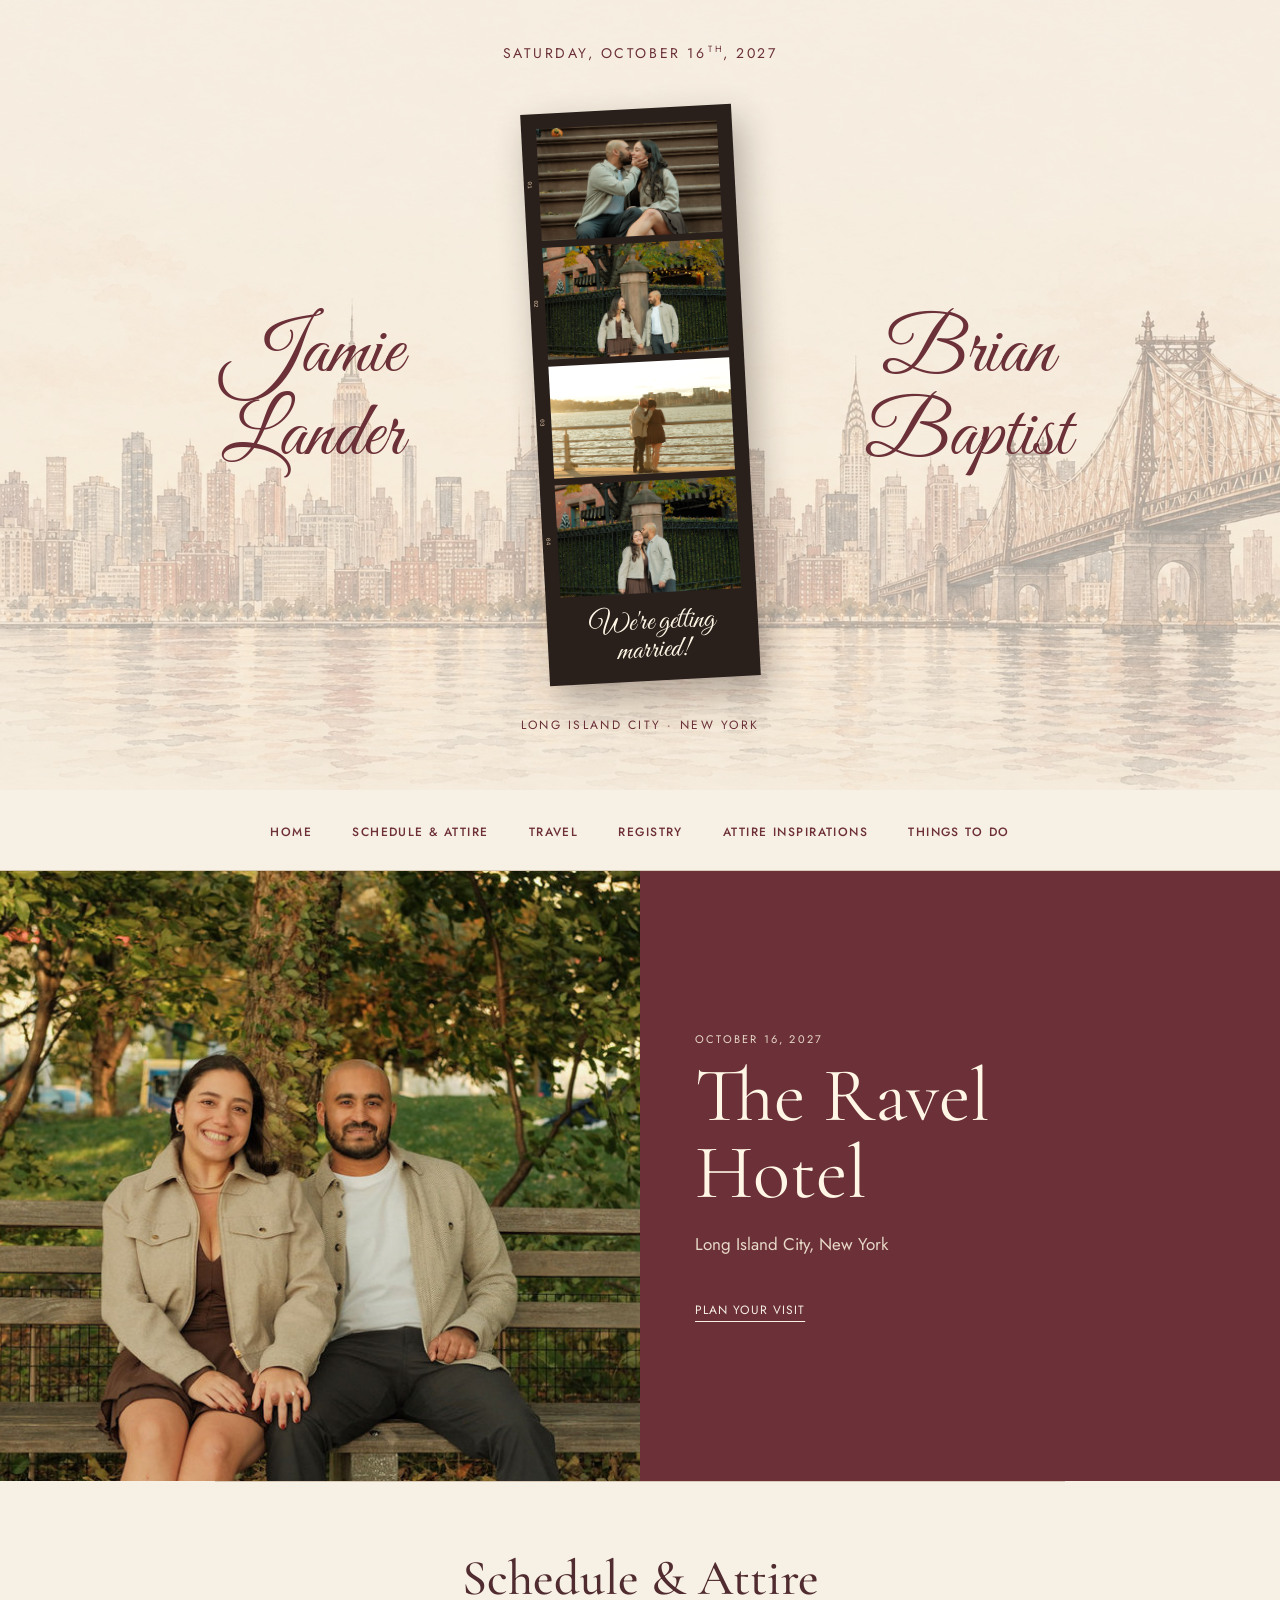
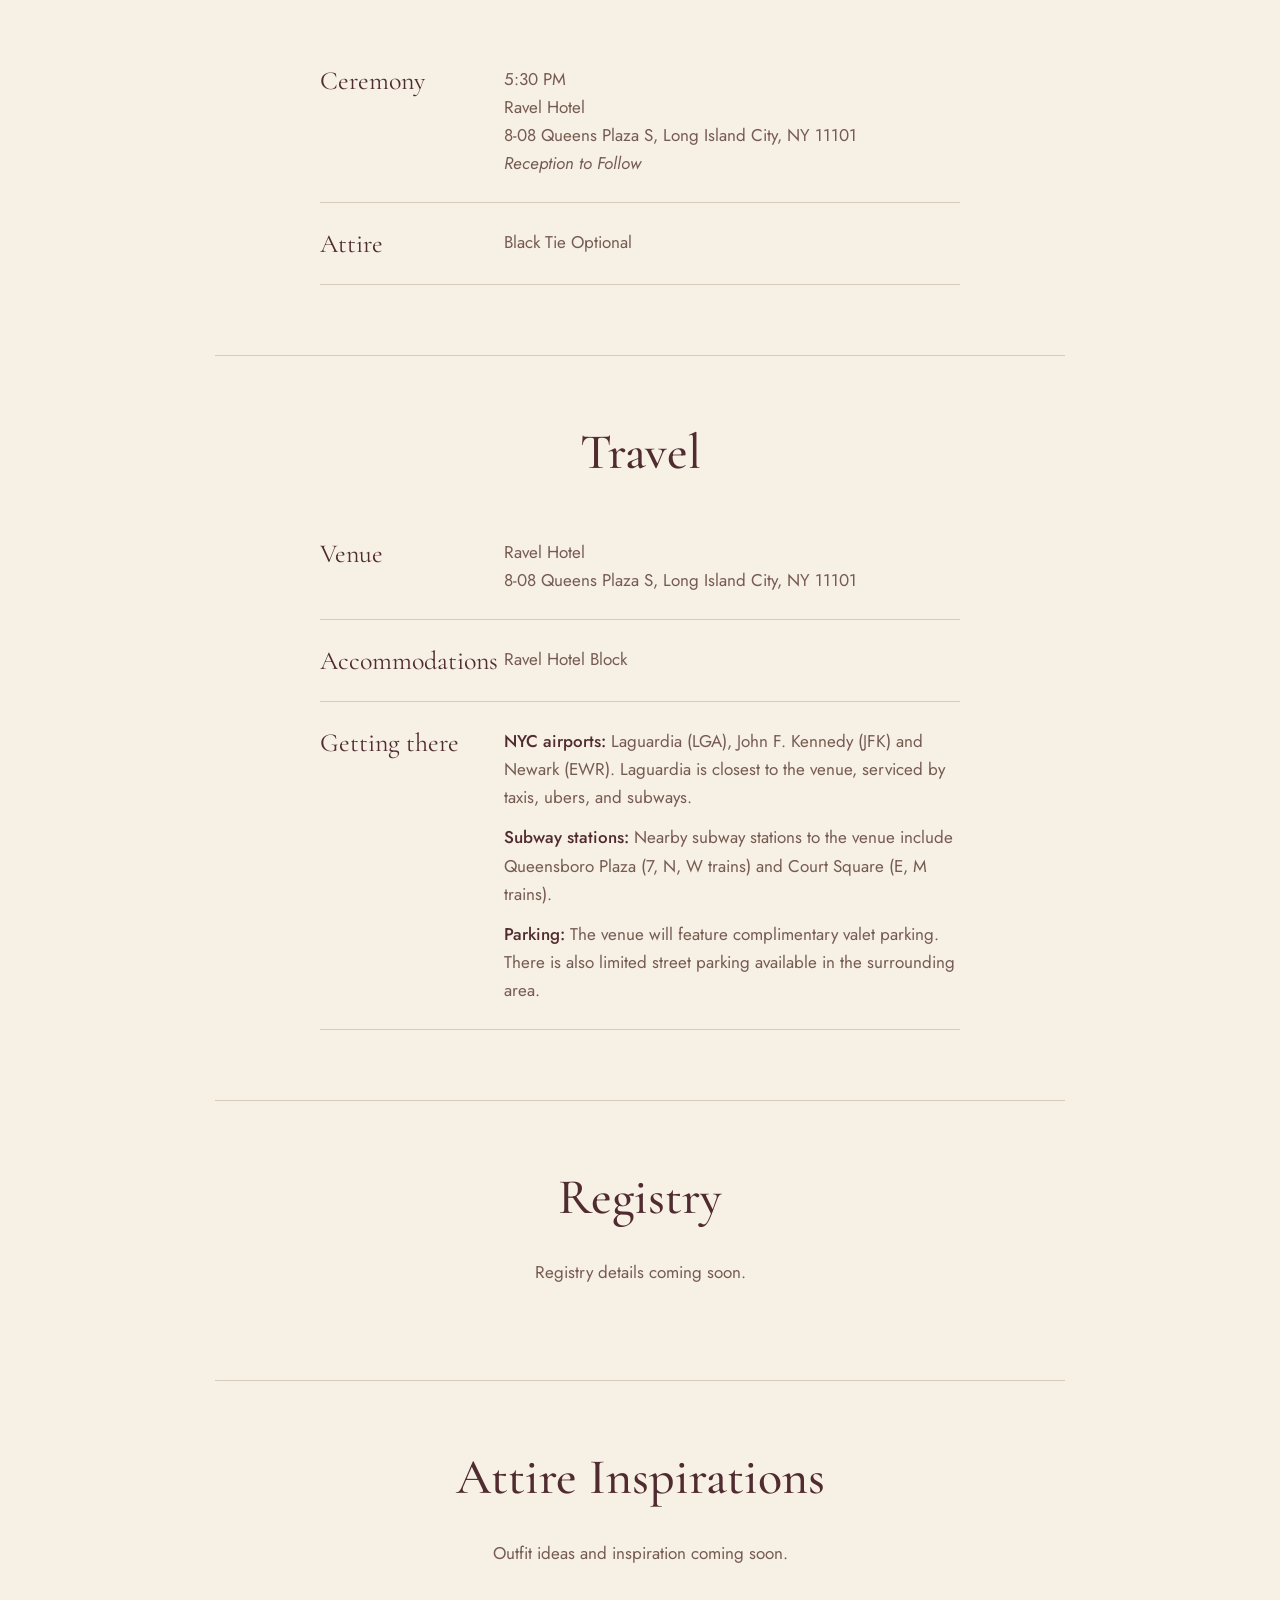
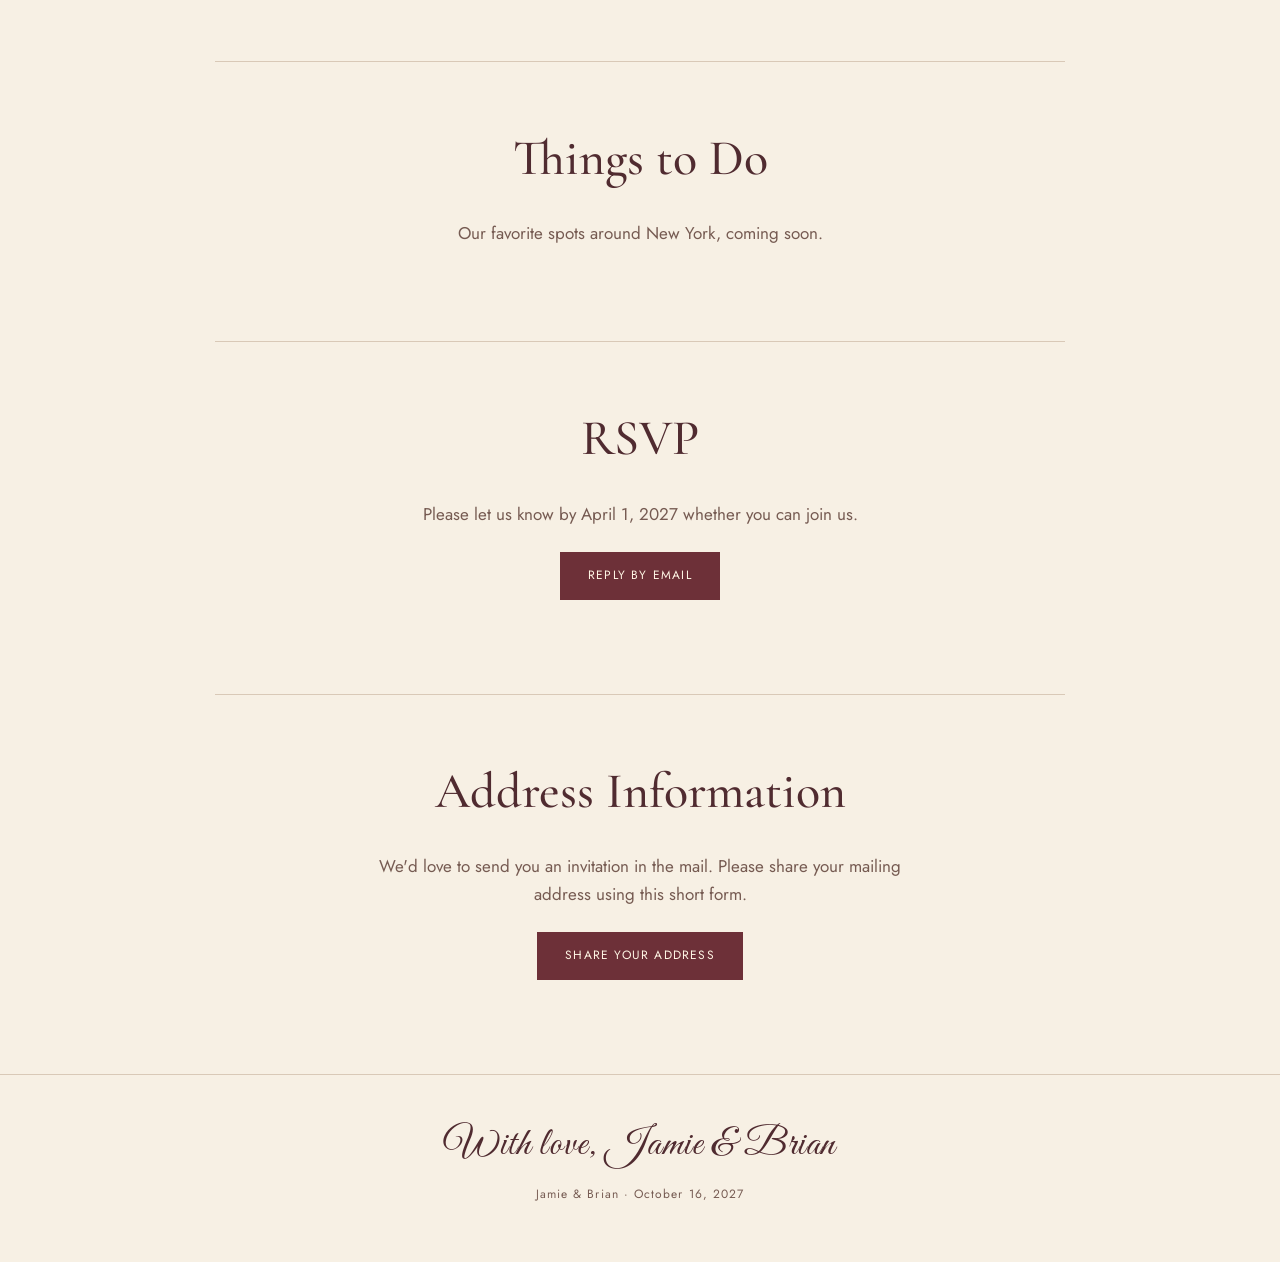
==== public/index.html @ 6fc419e5 "Update index.html" ====
<!DOCTYPE html>
<html lang="en">
<head>
  <meta charset="UTF-8">
  <meta name="viewport" content="width=device-width, initial-scale=1">
  <title>Jamie Lander &amp; Brian Baptist</title>
  <meta name="description" content="Wedding website for Jamie Lander and Brian Baptist, October 16, 2027, New York City.">
  <link rel="preconnect" href="https://fonts.googleapis.com">
  <link rel="preconnect" href="https://fonts.gstatic.com" crossorigin>
  <link href="https://fonts.googleapis.com/css2?family=Cormorant+Garamond:ital,wght@0,400;0,500;0,600;1,400&amp;family=Great+Vibes&amp;family=Jost:wght@400;500&amp;display=swap" rel="stylesheet">
  <style>
:root{--bg:#f7f0e4;--ink:#502b30;--muted:#765b52;--accent:#6d3038;--line:#d9c9b7;--serif:"Cormorant Garamond",Georgia,serif;--sans:"Jost",Arial,sans-serif;--script:"Great Vibes","Brush Script MT",cursive}
*{box-sizing:border-box}html{scroll-behavior:smooth}body{margin:0;background:var(--bg);color:var(--ink);font:17px/1.65 var(--sans)}a{color:var(--accent)}a:focus-visible{outline:3px solid #ba7543;outline-offset:6px}a:hover{color:#a05536}.sr-only{position:absolute;width:1px;height:1px;padding:0;overflow:hidden;clip:rect(0,0,0,0);white-space:nowrap;border:0}.site-header{text-align:center;padding:30px 24px;border-bottom:1px solid var(--line)}.site-title{font:42px/1 var(--script);text-decoration:none;display:inline-block;margin-bottom:28px}.site-nav ul{display:flex;flex-wrap:wrap;justify-content:center;gap:16px 32px;list-style:none;padding:0;margin:0}.site-nav a{font-size:12px;font-weight:500;letter-spacing:.12em;text-transform:uppercase;text-decoration:none;padding:6px 0;border-bottom:1px solid transparent}.site-nav a:hover,.site-nav a[aria-current=page]{border-bottom-color:currentColor}.home .site-title{display:none}.home .site-header{padding:26px 20px}.home .site-nav ul{gap:14px 40px}.hero{position:relative;isolation:isolate;overflow:hidden;min-height:790px;text-align:center;padding:42px 24px 24px;color:#fff6e5;background:#824e37}.hero-date{font-size:14px;letter-spacing:.18em;text-transform:uppercase;margin:0 0 35px}.hero-date sup{font-size:9px;margin-left:2px}.hero-composition{position:relative;max-width:1050px;margin:0 auto;min-height:590px;display:flex;align-items:center;justify-content:center}.couple-title{position:absolute;inset:0;display:grid;grid-template-columns:1fr 260px 1fr;align-items:center;font-weight:400;margin:0}.person{display:flex;flex-direction:column;align-items:center}.jamie{grid-column:1}.brian{grid-column:3}.script-name{font:clamp(76px,8.8vw,130px)/1.1 var(--script);padding:0 16px}.surname{font:30px/1 var(--serif);text-transform:uppercase;letter-spacing:.19em;margin-top:1px}.film-strip{width:211px;position:relative;margin:0;padding:15px 15px 12px;background:#291f1b;transform:rotate(-3deg);box-shadow:8px 15px 35px #24150f50}.film-frame{position:relative;margin:0 0 7px;height:112px}.film-frame img{display:block;width:100%;height:100%;object-fit:cover}.film-frame:nth-child(1) img{object-position:50% 38%}.film-frame:nth-child(2) img{object-position:50% 68%}.film-frame:nth-child(3) img{object-position:50% 78%}.film-frame:nth-child(4) img{object-position:50% 62%}.frame-number{position:absolute;left:-13px;top:46%;font:6px/1 monospace;color:#e2c7a7;writing-mode:vertical-rl}.film-strip figcaption{font:29px/.95 var(--script);padding:9px 0 5px}.hero-location{font-size:12px;letter-spacing:.19em;text-transform:uppercase;margin:26px 0 8px}.hero-down{color:#fff6e5;text-decoration:none;font:25px/1 var(--serif);display:inline-block;padding:10px}.hero-down:hover{color:#fff}.eyebrow{font-size:11px;letter-spacing:.2em;text-transform:uppercase;margin:0 0 20px}.invitation{text-align:center;padding:90px 24px 88px;background-image:linear-gradient(90deg,#86543503 50%,transparent 50%),linear-gradient(#86543503 50%,transparent 50%);background-size:18px 18px}h2{font:500 clamp(40px,5vw,65px)/1.05 var(--serif);margin:0 0 25px}.invitation h2 em{font-weight:400}.invitation p:not(.eyebrow){color:var(--muted)}.invitation-date{font:40px/1 var(--serif);margin:30px 0}.invitation-date span{color:#b16b3e;padding:0 9px}.countdown{display:flex;justify-content:center;gap:27px;list-style:none;padding:0;margin:0 0 32px}.countdown .num{font:27px/1 var(--serif);display:block;font-variant-numeric:tabular-nums}.countdown .label{display:block;font-size:9px;text-transform:uppercase;letter-spacing:.12em;margin-top:7px;color:var(--muted)}.countdown-done{font:30px var(--serif)}.button{display:inline-block;text-decoration:none;background:var(--accent);color:#fff6e5;padding:13px 27px;font-size:12px;letter-spacing:.10em;text-transform:uppercase;border:1px solid var(--accent)}.button:hover{background:#51252d;color:#fff}.button span{padding-left:15px}.weekend{scroll-margin-top:0;display:grid;grid-template-columns:1fr 1fr;background:#6b3038;color:#f7f0e4}.weekend-photo{height:610px;overflow:hidden}.weekend-photo img{display:block;width:100%;height:100%;object-fit:cover;object-position:50% 50%}.weekend-copy{max-width:480px;align-self:center;padding:60px 55px}.weekend h2{font-size:70px}.weekend-copy>p{color:#e8d8c8}.weekend-copy .eyebrow{margin-bottom:10px}.event-line{display:flex;justify-content:space-between;gap:24px;border-top:1px solid #e2c9b650;padding:14px 0;font:25px var(--serif)}.attire-note{font-size:12px;letter-spacing:.07em}.text-link{color:#f7f0e4;text-underline-offset:7px;font-size:12px;letter-spacing:.09em;text-transform:uppercase}.text-link:hover{color:#fff}.details{max-width:850px;margin:0 auto;padding:75px 30px;border-top:1px solid var(--line)}.home .details{text-align:center;padding:70px 30px}.home .details h2{font-size:50px}.home .details p{max-width:540px;margin:15px auto 24px;color:var(--muted)}.details h2{margin-bottom:35px}.row{display:grid;grid-template-columns:160px 1fr;gap:24px;padding:25px 0;border-bottom:1px solid var(--line)}.row dt{font:26px var(--serif)}.row dd{margin:0;color:var(--muted)}dl{margin:0}footer{text-align:center;border-top:1px solid var(--line);padding:45px 24px;color:var(--muted);font-size:12px;letter-spacing:.09em}footer:before{content:"With love, Jamie & Brian";font:40px var(--script);color:var(--ink);display:block;margin-bottom:15px}
@media(min-width:1600px){.hero{min-height:850px;padding-top:65px}}
@media(max-width:700px){.hero{min-height:780px;padding:30px 16px 20px}.hero-date{font-size:10px;letter-spacing:.13em;margin-bottom:22px}.hero-composition{display:block;min-height:620px;padding-top:116px}.couple-title{display:flex;justify-content:center;align-items:flex-start;gap:20px;inset:0 0 auto}.script-name{font-size:64px;padding:0 6px}.surname{font-size:16px;letter-spacing:.15em}.film-strip{width:185px;margin:0 auto;transform:rotate(-3deg);padding:13px 13px 10px}.film-frame{height:98px}.film-strip figcaption{font-size:27px}.hero-location{margin-top:20px;font-size:10px}.home .site-header{padding:22px 18px}.home .site-nav ul,.site-nav ul{gap:12px 22px}.site-nav a{font-size:10px}.invitation{padding:66px 22px}.invitation h2{font-size:42px}.weekend{grid-template-columns:1fr}.weekend-photo{height:430px}.weekend-copy{padding:45px 30px;max-width:none}.weekend h2{font-size:55px}.details{padding:55px 24px}.row{grid-template-columns:1fr;gap:8px}.home .details h2{font-size:43px}.site-title{font-size:38px}.countdown{gap:20px}}
@media(prefers-reduced-motion:reduce){html{scroll-behavior:auto}}


/* Schedule and Travel rows on the single page */
.home .details.info dl{text-align:left;max-width:640px;margin:0 auto}
.details{scroll-margin-top:12px}

/* Faded skyline artwork behind the names. */
.home .hero{background:#f7f0e4;color:#6b3038}.banner-art{position:absolute;inset:0;z-index:-1;width:100%;height:100%;object-fit:cover;object-position:center bottom;pointer-events:none}
.home .hero::before,.home .hero::after{display:none;content:none}.home .hero-down{color:#6b3038}.home .film-strip{color:#fff6e5}

/* Fade artwork beneath the wedding names. */
.home .banner-art{opacity:.38}
.home .hero{background-color:#f7f0e4}

/* Names: first and last names in the same script at the same size,
   one name on each side of the photo strip on every screen size. */
.couple-title{position:absolute;inset:0;display:grid;grid-template-columns:1fr 260px 1fr;align-items:center;gap:0;margin:0}
.person{min-width:0}
.script-name,.surname{font:400 clamp(56px,6.2vw,88px)/1.05 var(--script);letter-spacing:0;text-transform:none;white-space:nowrap;padding:0 8px;margin:0}
@media(max-width:700px){
  .hero-composition{display:flex;min-height:480px;padding-top:0}
  .couple-title{position:absolute;inset:0;display:grid;grid-template-columns:1fr 140px 1fr;align-items:center;gap:0}
  .script-name,.surname{font-size:clamp(24px,7.8vw,36px);padding:0 2px}
  .film-strip{width:130px;padding:9px 9px 7px}
  .film-frame{height:68px;margin-bottom:5px}
  .film-strip figcaption{font-size:20px}
  .frame-number{display:none}
}
.weekend-copy .venue-name{font:400 clamp(52px,6vw,78px)/1 var(--serif);color:#fff6e5;margin:0 0 18px}
.weekend-copy .text-link{display:inline-block;margin-top:26px}
.home .details.info dd .getting-there{margin:0 0 12px;max-width:none}
.home .details.info dd .getting-there:last-child{margin-bottom:0}
.getting-there strong{font-weight:500;color:var(--ink)}
</style>
</head>
<body class="home">



  <main>
    <section class="hero" id="top" aria-labelledby="couple-title">
<img class="banner-art" src="skyline.jpg" alt="" aria-hidden="true">
      <p class="hero-date">Saturday, October 16<sup>th</sup>, 2027</p>
      <div class="hero-composition">
        <h1 id="couple-title" class="couple-title"><span class="person jamie"><span class="script-name">Jamie</span><span class="surname">Lander</span></span><span class="sr-only"> and </span><span class="person brian"><span class="script-name">Brian</span><span class="surname">Baptist</span></span></h1>
        <figure class="film-strip" aria-label="Four photographs of Jamie and Brian in New York">
          <div class="film-frame"><span class="frame-number" aria-hidden="true">01</span><img src="stairs.JPG" alt="Brian kissing Jamie on a brownstone stoop" width="1536" height="2304"></div>
          <div class="film-frame"><span class="frame-number" aria-hidden="true">02</span><img src="holding_hands.JPG" alt="Jamie and Brian holding hands beneath autumn leaves" width="1536" height="2304"></div>
          <div class="film-frame"><span class="frame-number" aria-hidden="true">03</span><img src="water_kiss.JPG" alt="Jamie and Brian kissing beside the Hudson River at sunset" width="1536" height="2304"></div>
          <div class="film-frame"><span class="frame-number" aria-hidden="true">04</span><img src="standing_fence.JPG" alt="Jamie and Brian by an iron fence beneath autumn leaves" width="1536" height="2304"></div>
          <figcaption>We're getting<br>married!</figcaption>
        </figure>
      </div>
      <p class="hero-location">Long Island City · New York</p>
    </section>
  <header class="site-header">
    <a class="site-title" href="#top">Jamie <span class="amp">&amp;</span> Brian</a>
    <nav class="site-nav" aria-label="Wedding website">
      <ul>
        <li><a href="#top">Home</a></li>
        <li><a href="#schedule">Schedule &amp; Attire</a></li>
        <li><a href="#travel">Travel</a></li>
        <li><a href="#registry">Registry</a></li>
        <li><a href="#attire-inspirations">Attire Inspirations</a></li>
        <li><a href="#things-to-do">Things to Do</a></li>
      </ul>
    </nav>
  </header>
    <section class="weekend" id="celebrate" aria-label="Wedding day at a glance">
      <div class="weekend-photo"><img src="couple.jpg" alt="Jamie and Brian sitting together on a park bench" loading="lazy" width="798" height="600"></div>
      <div class="weekend-copy"><p class="eyebrow">October 16, 2027</p><p class="venue-name">The Ravel Hotel</p><p>Long Island City, New York</p><a class="text-link" href="#travel">Plan your visit</a></div>
    </section>
    <section class="details info" id="schedule">
      <h2>Schedule &amp; Attire</h2>
      <dl>
        <div class="row"><dt>Ceremony</dt><dd>5:30 PM<br>Ravel Hotel<br>8-08 Queens Plaza S, Long Island City, NY 11101<br><em>Reception to Follow</em></dd></div>
        <div class="row"><dt>Attire</dt><dd>Black Tie Optional</dd></div>
      </dl>
    </section>

    <section class="details info" id="travel">
      <h2>Travel</h2>
      <dl>
        <div class="row"><dt>Venue</dt><dd>Ravel Hotel<br>8-08 Queens Plaza S, Long Island City, NY 11101</dd></div>
        <div class="row"><dt>Accommodations</dt><dd>Ravel Hotel Block</dd></div>
        <div class="row"><dt>Getting there</dt><dd><p class="getting-there"><strong>NYC airports:</strong> Laguardia (LGA), John F. Kennedy (JFK) and Newark (EWR). Laguardia is closest to the venue, serviced by taxis, ubers, and subways.</p><p class="getting-there"><strong>Subway stations:</strong> Nearby subway stations to the venue include Queensboro Plaza (7, N, W trains) and Court Square (E, M trains).</p><p class="getting-there"><strong>Parking:</strong> The venue will feature complimentary valet parking. There is also limited street parking available in the surrounding area.</p></dd></div>
      </dl>
    </section>

    <section class="details" id="registry">
      <h2>Registry</h2>
      <p>Registry details coming soon.</p>
    </section>

    <section class="details" id="attire-inspirations">
      <h2>Attire Inspirations</h2>
      <p>Outfit ideas and inspiration coming soon.</p>
    </section>

    <section class="details" id="things-to-do">
      <h2>Things to Do</h2>
      <p>Our favorite spots around New York, coming soon.</p>
    </section>

    <section class="details" id="rsvp">
      <h2>RSVP</h2>
      <p>Please let us know by April 1, 2027 whether you can join us.</p>
      <p><a class="button" href="mailto:landerbaptist27@gmail.com?subject=RSVP">Reply by email</a></p>
    </section>

    <section class="details" id="address">
      <h2>Address Information</h2>
      <p>We'd love to send you an invitation in the mail. Please share your mailing address using this short form.</p>
      <p><a class="button" href="https://docs.google.com/forms/d/1F_EJApp1EsQkV2TjDJZnV_l67t3d0GoUxMcoPxOzxO8/viewform" target="_blank" rel="noopener">Share your address</a></p>
    </section>
  </main>

  <footer>
    <p>Jamie &amp; Brian &middot; October 16, 2027</p>
  </footer>

  <script>
    if ('scrollRestoration' in history) history.scrollRestoration = 'manual';
    window.addEventListener('load', function () {
      if (location.hash) history.replaceState(null, '', location.pathname + location.search);
      window.scrollTo(0, 0);
    });
    document.querySelectorAll('a[href^="#"]').forEach(function (link) {
      link.addEventListener('click', function (e) {
        var target = document.querySelector(link.getAttribute('href'));
        if (!target) return;
        e.preventDefault();
        target.scrollIntoView({ behavior: 'smooth' });
      });
    });

  </script>
</body>
</html>
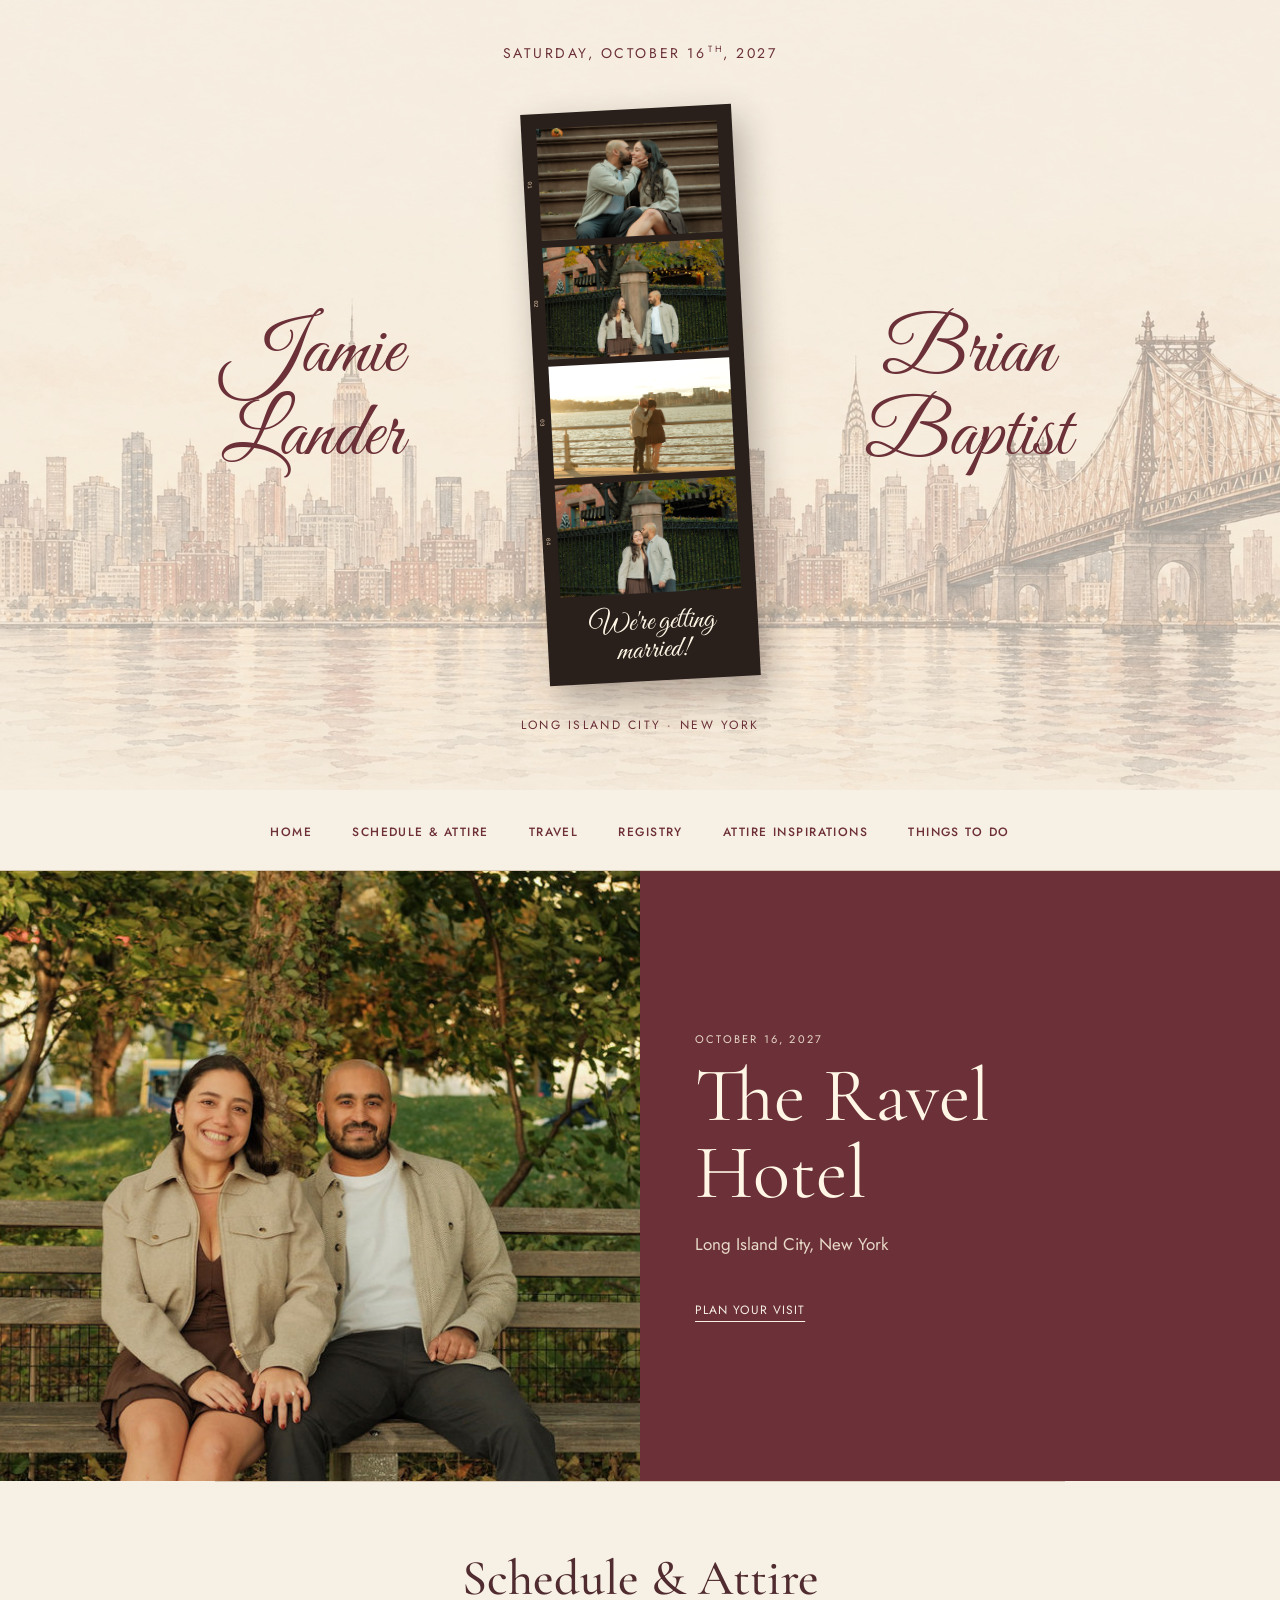
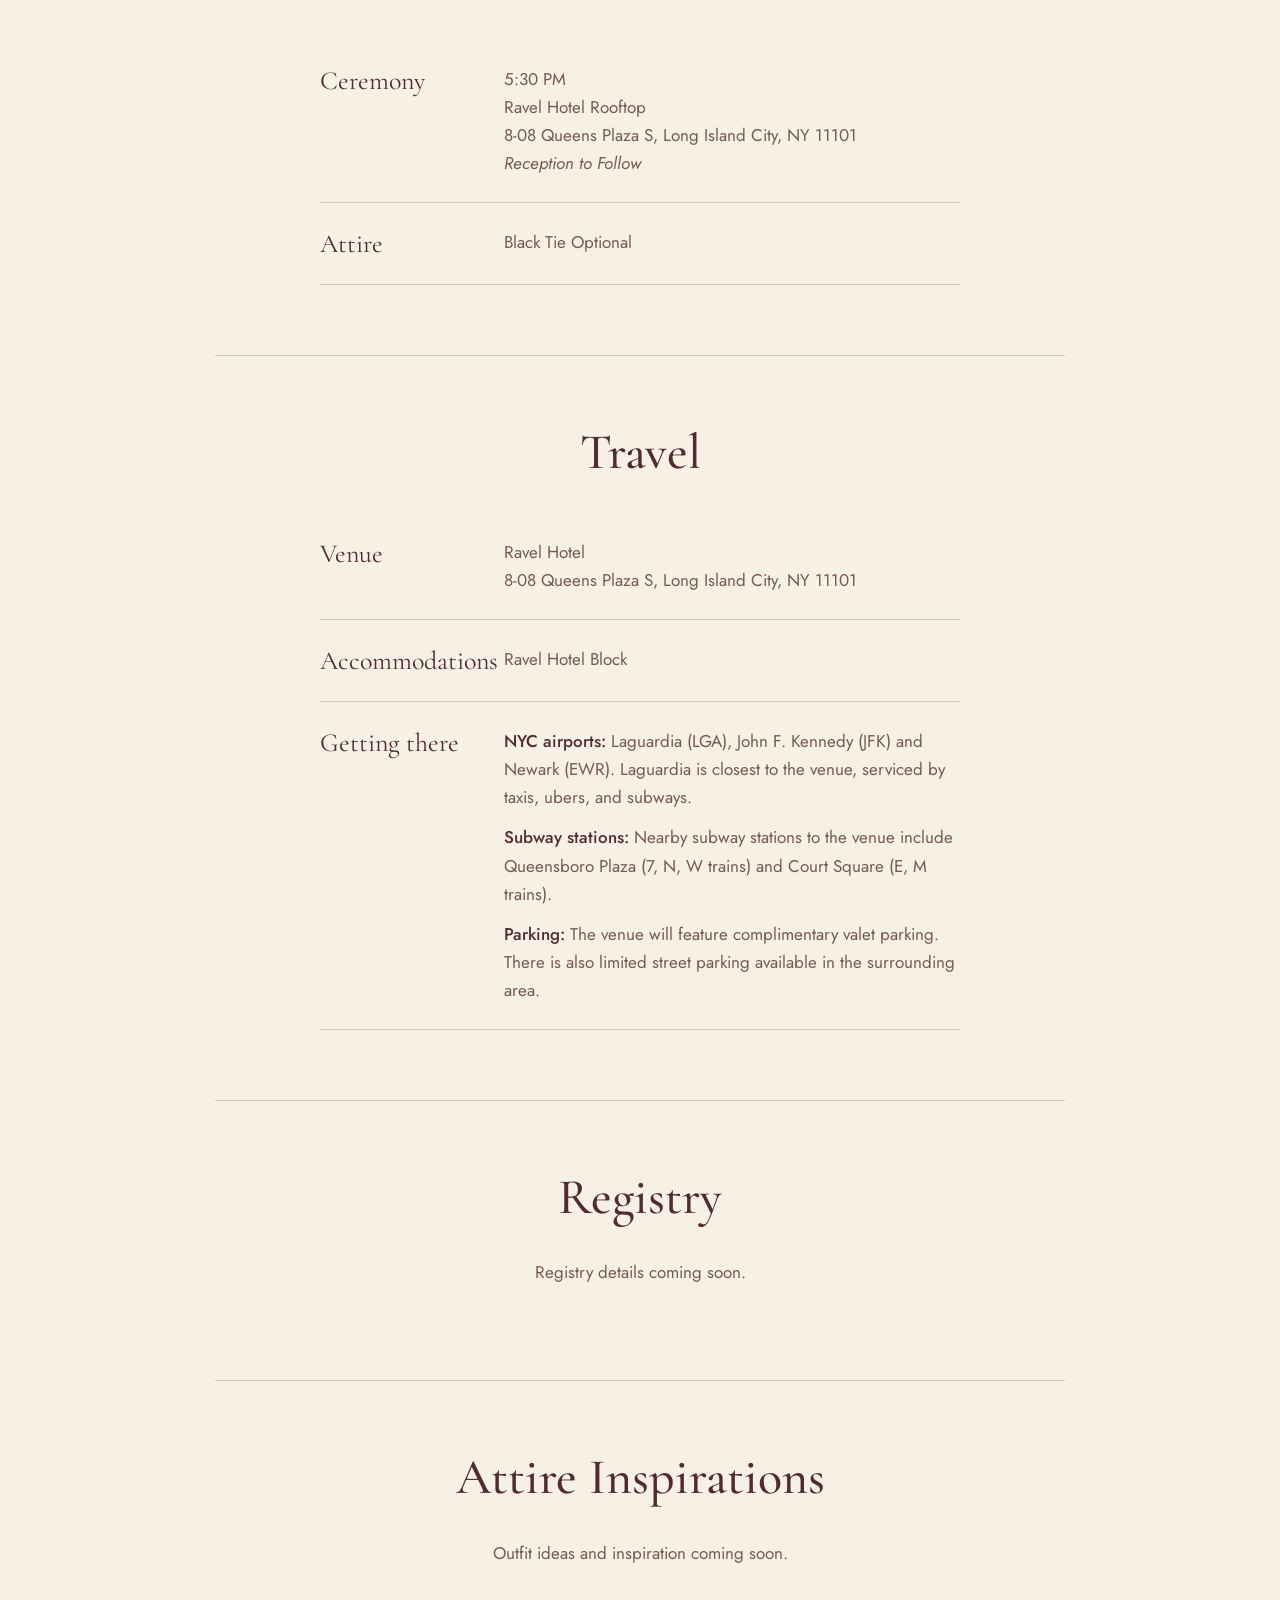
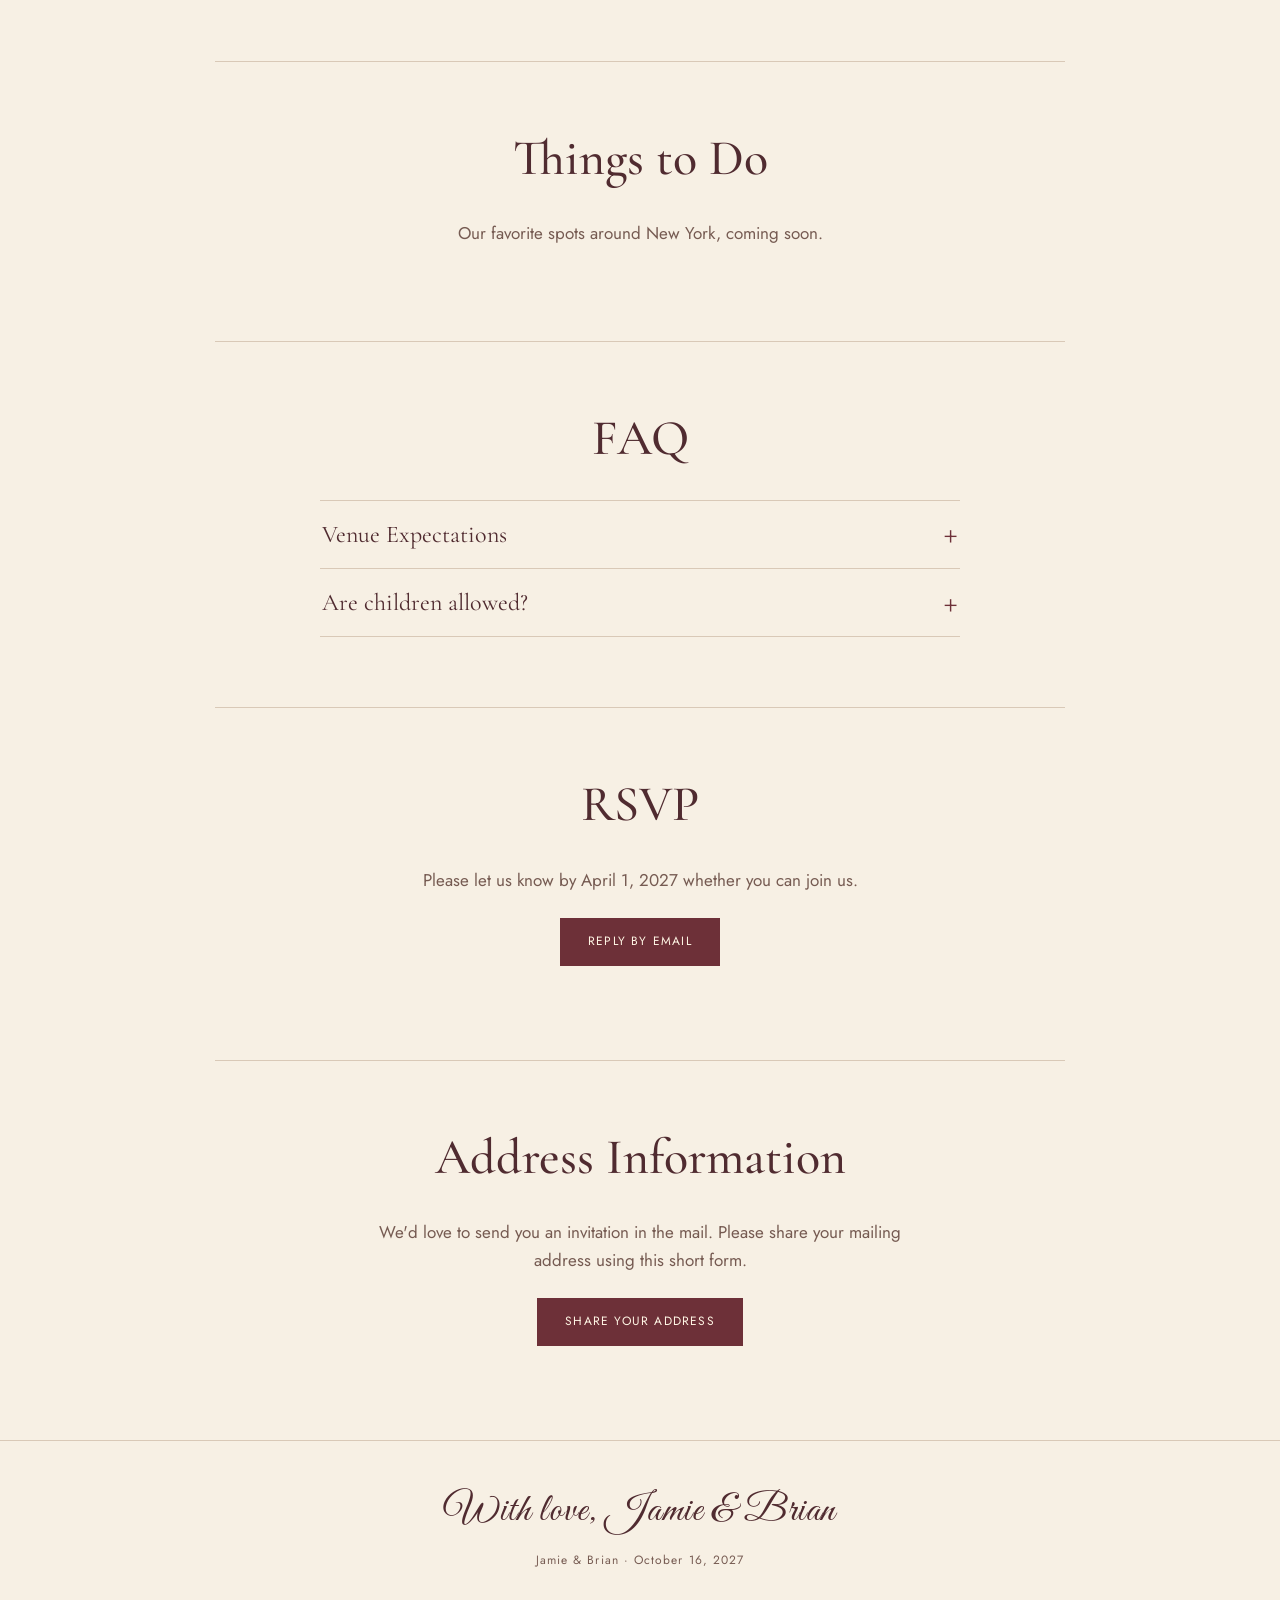
==== commit b23409f5: "Update index.html" ====
--- a/public/index.html
+++ b/public/index.html
@@ -47,6 +47,14 @@
 .home .details.info dd .getting-there{margin:0 0 12px;max-width:none}
 .home .details.info dd .getting-there:last-child{margin-bottom:0}
 .getting-there strong{font-weight:500;color:var(--ink)}
+.faq-list{max-width:640px;margin:0 auto;text-align:left;border-top:1px solid var(--line)}
+.faq-item{border-bottom:1px solid var(--line)}
+.faq-item summary{list-style:none;cursor:pointer;display:flex;justify-content:space-between;align-items:center;gap:16px;padding:18px 2px;font:400 24px/1.3 var(--serif);color:var(--ink)}
+.faq-item summary::-webkit-details-marker{display:none}
+.faq-item summary::after{content:"+";font:300 26px/1 var(--sans);color:var(--accent);flex:none}
+.faq-item[open] summary::after{content:"\2212"}
+.faq-item summary:focus-visible{outline:2px solid var(--accent);outline-offset:2px}
+.home .details .faq-item p{max-width:none;margin:0 2px 20px;text-align:left}
 </style>
 </head>
 <body class="home">
@@ -89,7 +97,7 @@
     <section class="details info" id="schedule">
       <h2>Schedule &amp; Attire</h2>
       <dl>
-        <div class="row"><dt>Ceremony</dt><dd>5:30 PM<br>Ravel Hotel<br>8-08 Queens Plaza S, Long Island City, NY 11101<br><em>Reception to Follow</em></dd></div>
+        <div class="row"><dt>Ceremony</dt><dd>5:30 PM<br>Ravel Hotel Rooftop<br>8-08 Queens Plaza S, Long Island City, NY 11101<br><em>Reception to Follow</em></dd></div>
         <div class="row"><dt>Attire</dt><dd>Black Tie Optional</dd></div>
       </dl>
     </section>
@@ -116,6 +124,20 @@
     <section class="details" id="things-to-do">
       <h2>Things to Do</h2>
       <p>Our favorite spots around New York, coming soon.</p>
+    </section>
+
+    <section class="details" id="faq">
+      <h2>FAQ</h2>
+      <div class="faq-list">
+        <details class="faq-item">
+          <summary>Venue Expectations</summary>
+          <p>The ceremony will be outdoors (weather permitting), so please bring layers if you think you will be cold!</p>
+        </details>
+        <details class="faq-item">
+          <summary>Are children allowed?</summary>
+          <p>Our wedding will be adults only. We appreciate your understanding!</p>
+        </details>
+      </div>
     </section>
 
     <section class="details" id="rsvp">
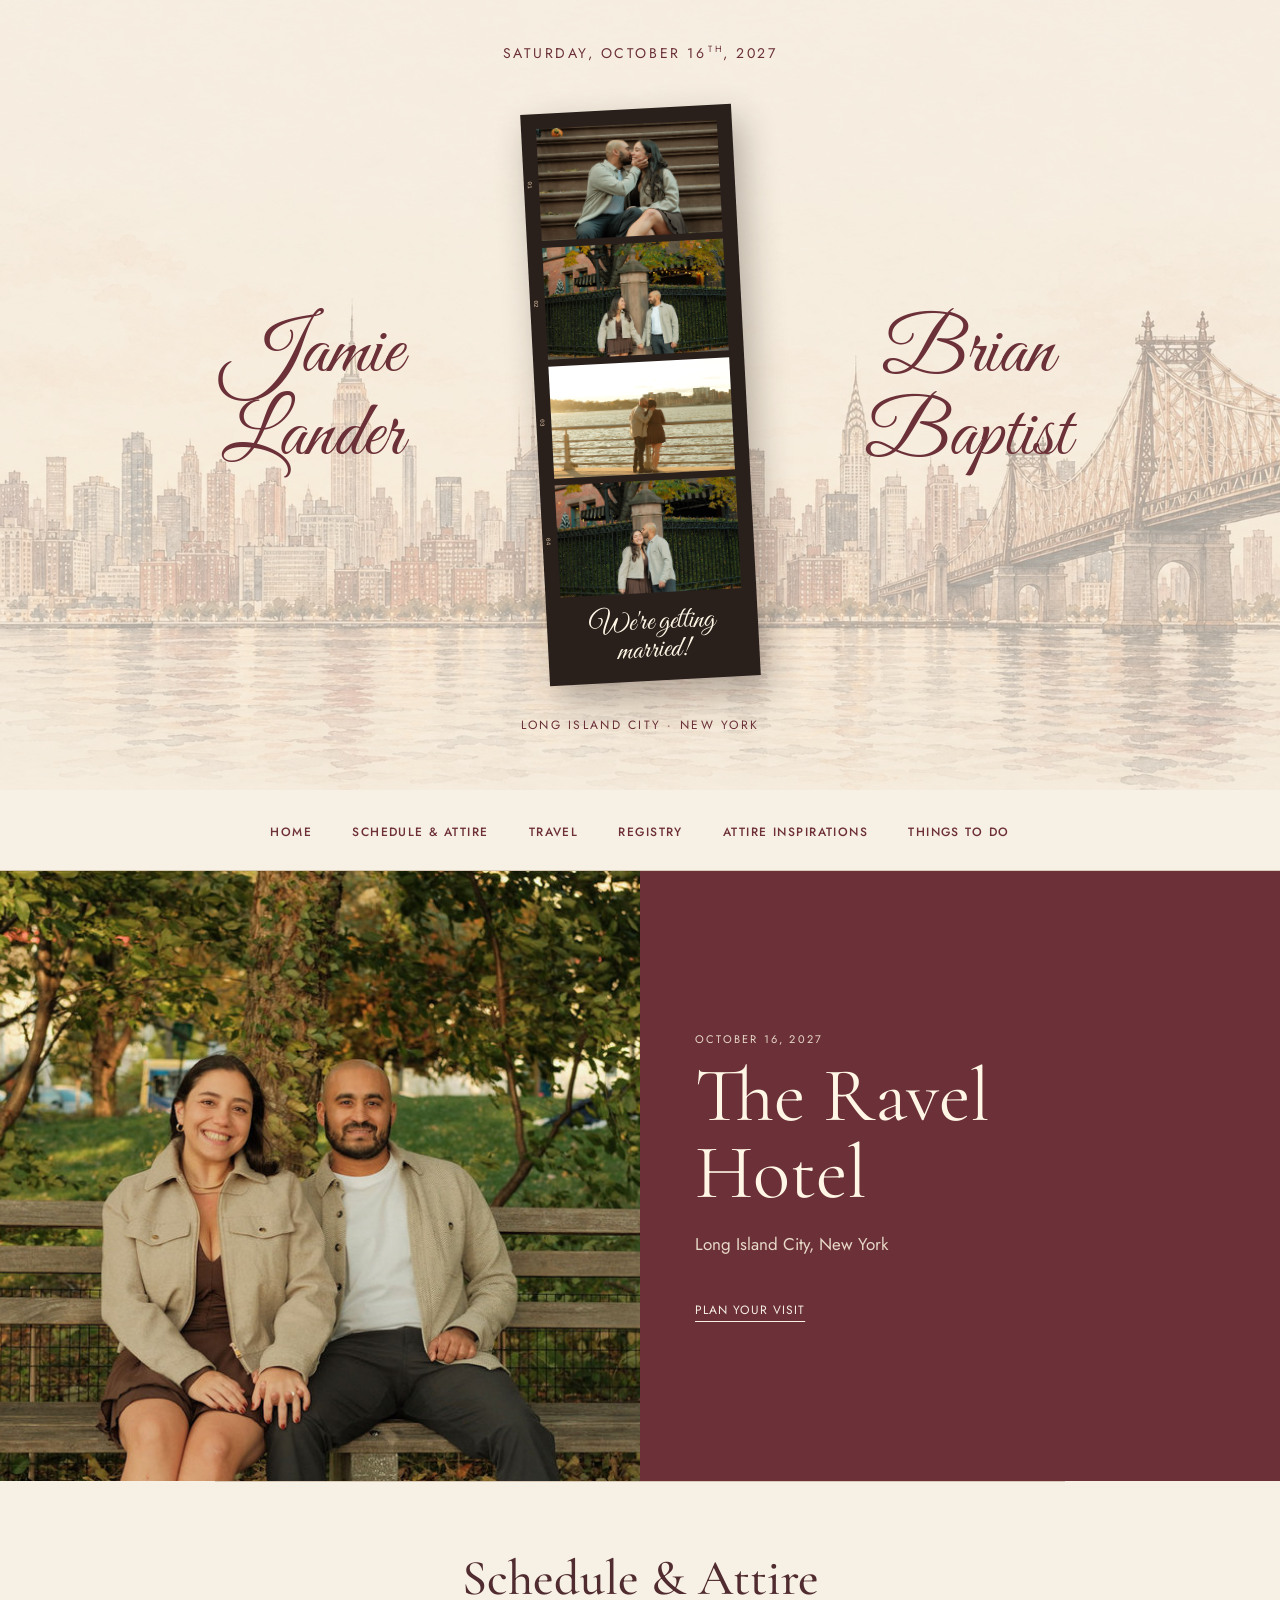
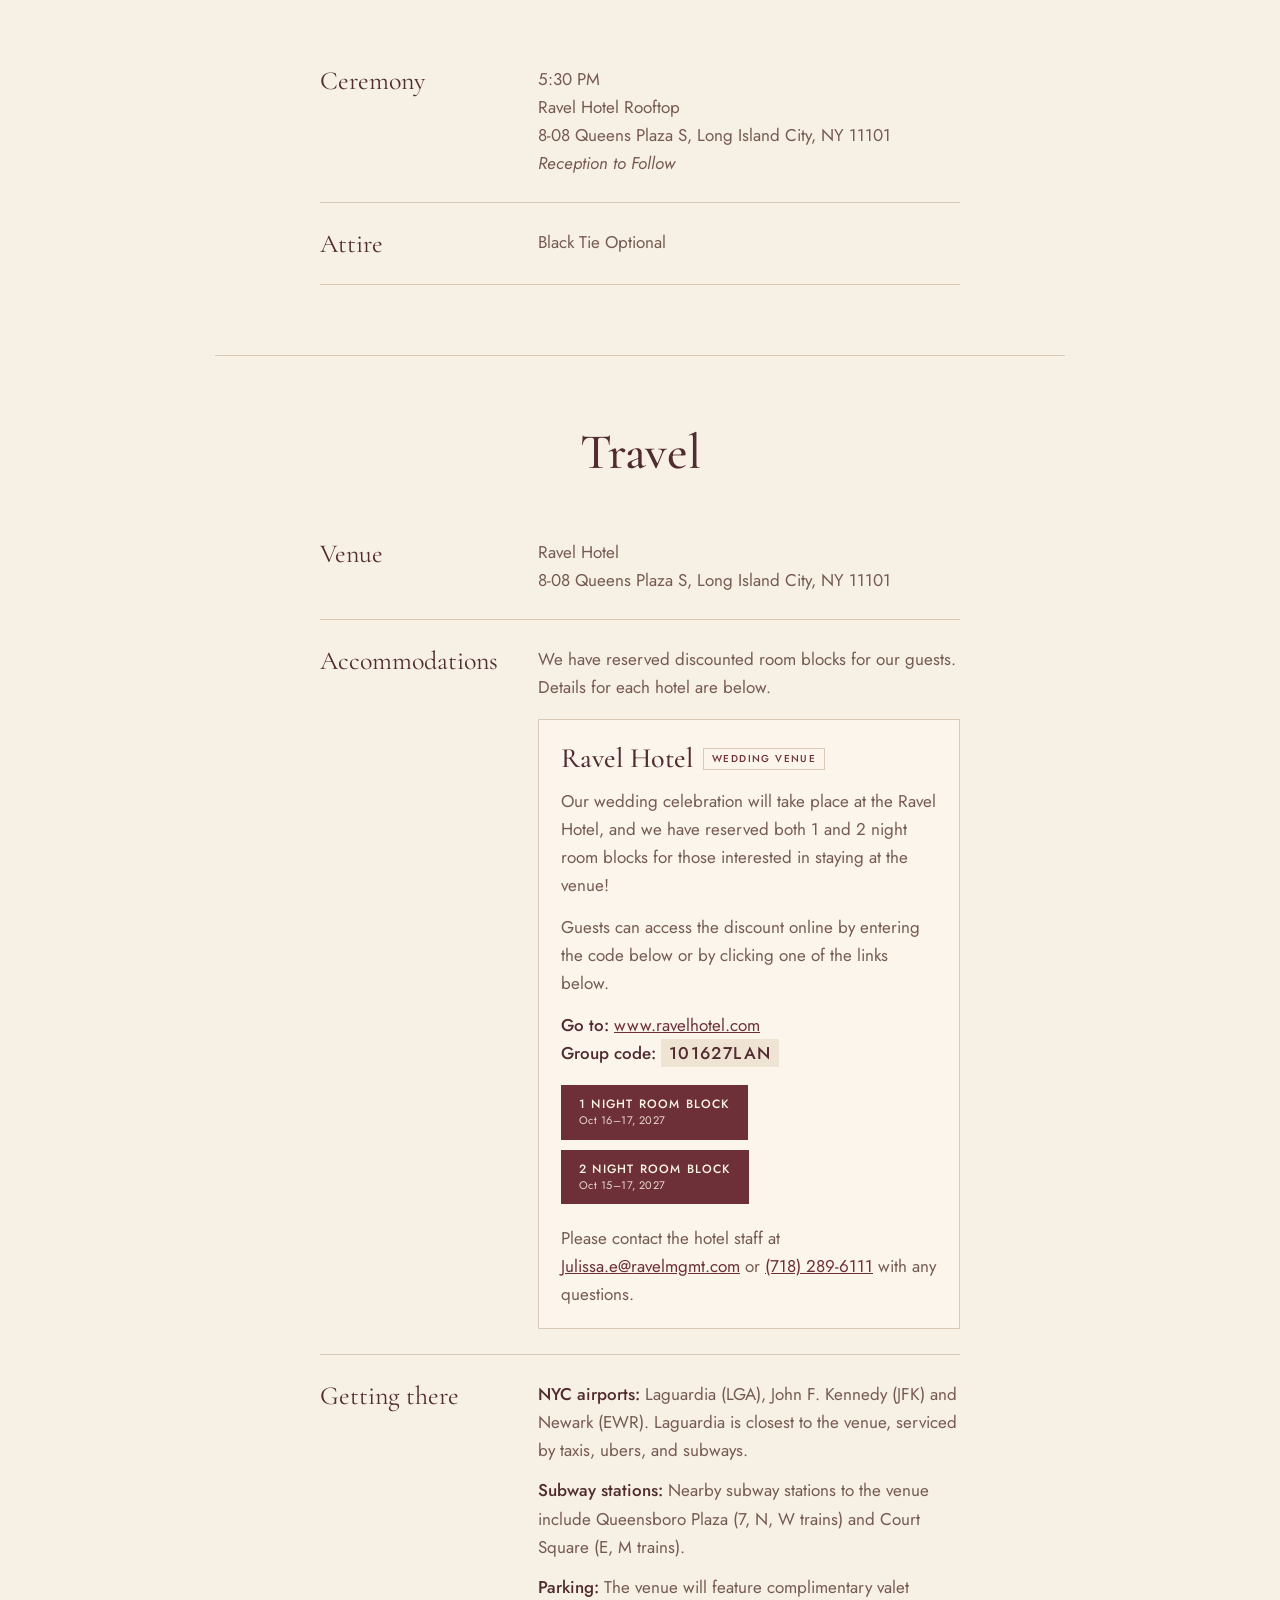
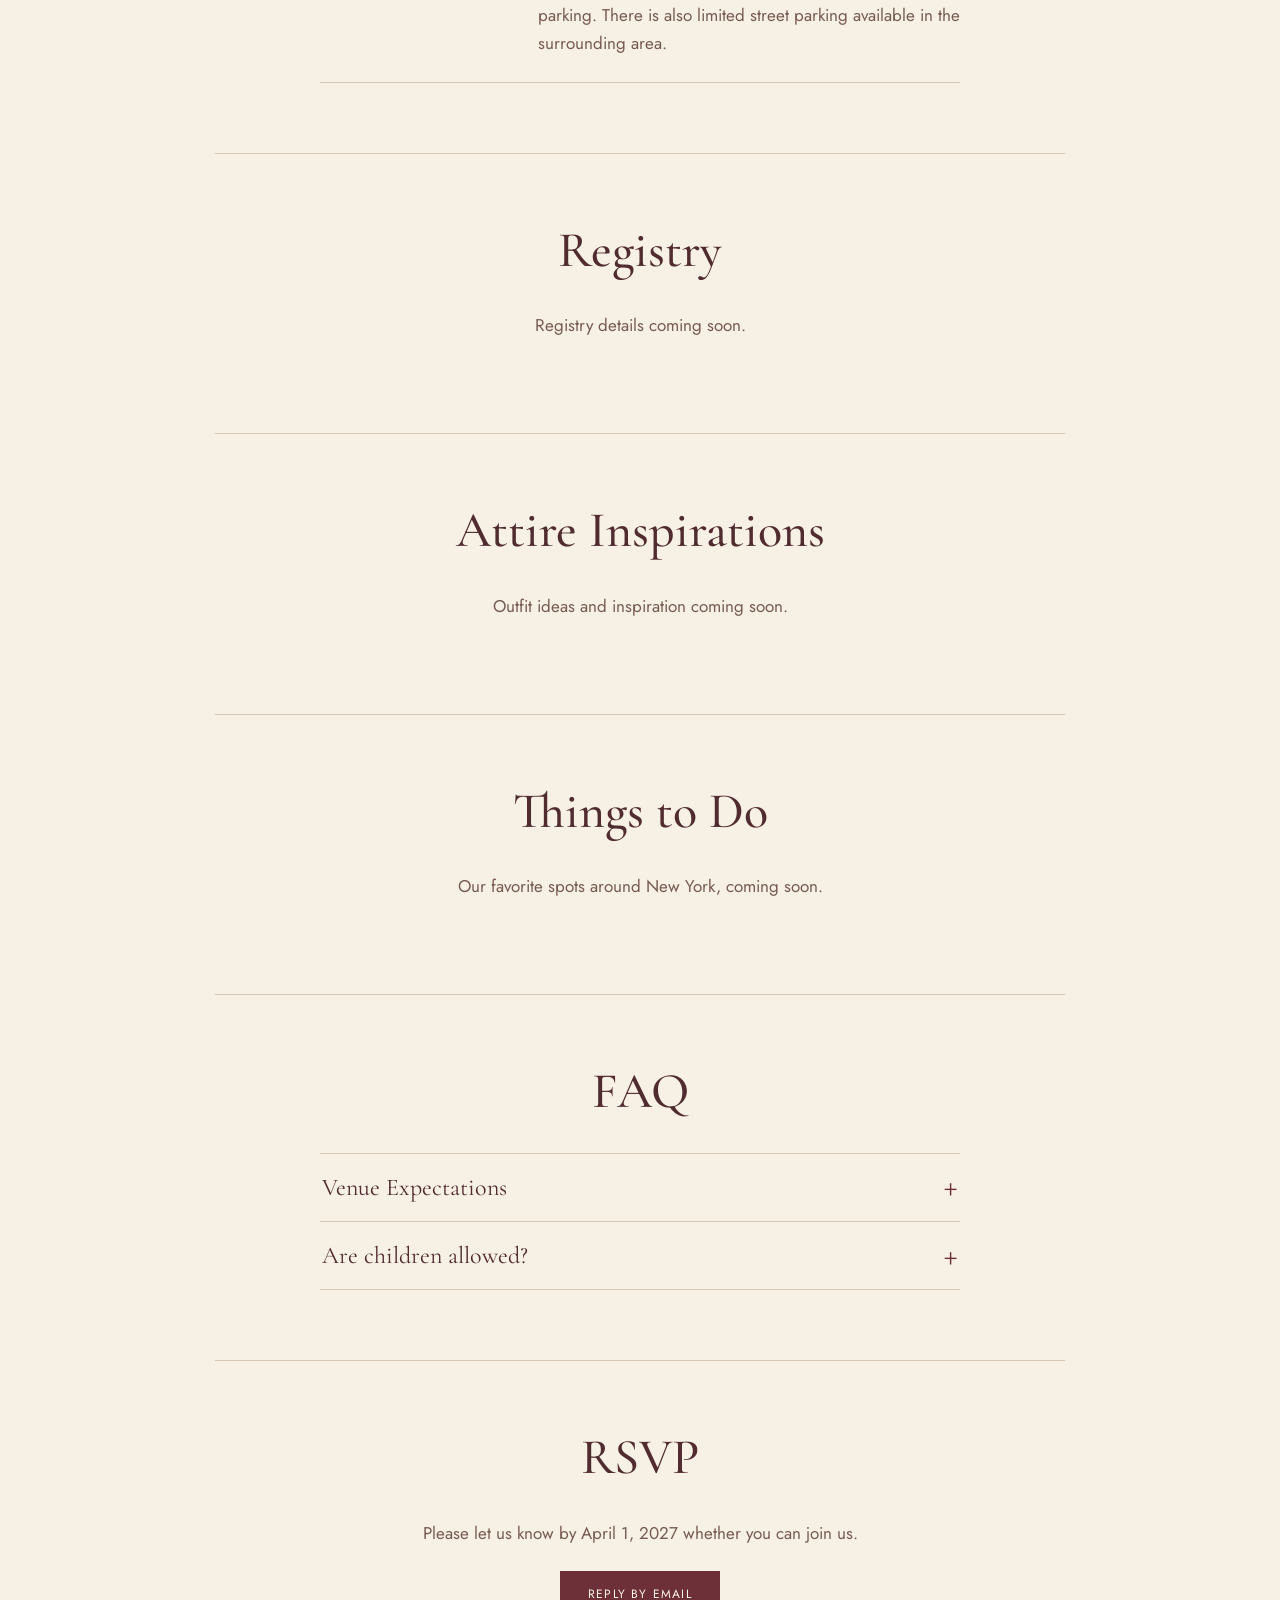
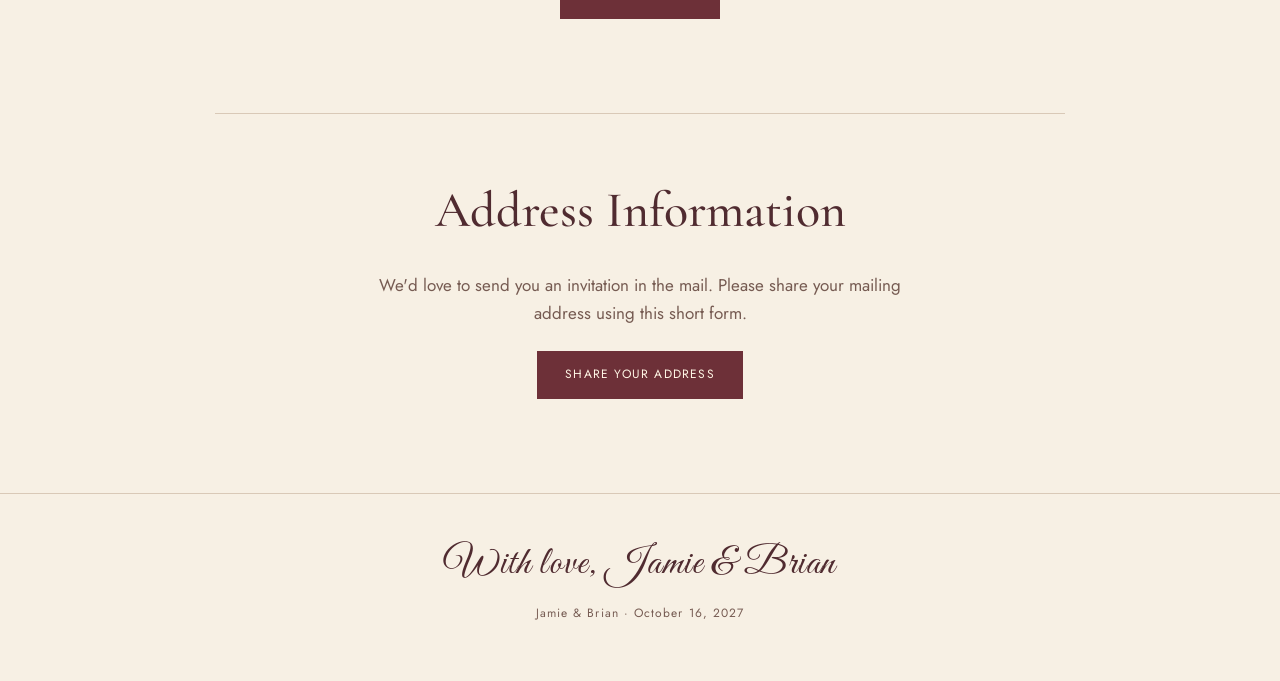
==== commit 92f497c1: "Add ravel block" ====
--- a/public/index.html
+++ b/public/index.html
@@ -55,6 +55,21 @@
 .faq-item[open] summary::after{content:"\2212"}
 .faq-item summary:focus-visible{outline:2px solid var(--accent);outline-offset:2px}
 .home .details .faq-item p{max-width:none;margin:0 2px 20px;text-align:left}
+.home .details.info dd.stay p{max-width:none;margin:0 0 14px;text-align:left}
+.home .details.info dd.stay p:last-child{margin-bottom:0}
+.stay strong{font-weight:500;color:var(--ink)}
+.group-code{font-family:var(--sans);font-weight:500;letter-spacing:.08em;color:var(--ink);background:#efe3d3;padding:2px 8px}
+.home .details.info dd.stay .stay-links{display:flex;flex-wrap:wrap;gap:10px;margin:18px 0 20px}
+.stay-button{display:inline-flex;flex-direction:column;align-items:flex-start;gap:3px;background:var(--accent);color:#fff6e5;text-decoration:none;padding:12px 18px;font:500 12px/1.2 var(--sans);letter-spacing:.1em;text-transform:uppercase}
+.stay-button span{font-size:11px;letter-spacing:.04em;text-transform:none;opacity:.85;font-weight:400}
+.stay-button:hover{background:#51252d}
+.stay-button:focus-visible{outline:2px solid var(--ink);outline-offset:3px}
+@media(min-width:701px){.home .details.info .row{grid-template-columns:190px 1fr;column-gap:28px}}
+.nowrap{white-space:nowrap}
+.home .details.info dd.stay .hotel{border:1px solid var(--line);background:rgba(255,250,242,.55);padding:22px 22px 20px;margin:18px 0 0}
+.home .details.info dd.stay .hotel+.hotel{margin-top:14px}
+.stay .hotel h3{font:500 28px/1.15 var(--serif);color:var(--ink);margin:0 0 12px;display:flex;flex-wrap:wrap;align-items:center;gap:10px}
+.stay .hotel-tag{font:500 10px/1 var(--sans);letter-spacing:.14em;text-transform:uppercase;color:var(--accent);border:1px solid var(--line);padding:5px 8px}
 </style>
 </head>
 <body class="home">
@@ -106,7 +121,21 @@
       <h2>Travel</h2>
       <dl>
         <div class="row"><dt>Venue</dt><dd>Ravel Hotel<br>8-08 Queens Plaza S, Long Island City, NY 11101</dd></div>
-        <div class="row"><dt>Accommodations</dt><dd>Ravel Hotel Block</dd></div>
+        <div class="row"><dt>Accommodations</dt><dd class="stay">
+          <p>We have reserved discounted room blocks for our guests. Details for each hotel are below.</p>
+
+          <div class="hotel">
+            <h3>Ravel Hotel <span class="hotel-tag">Wedding venue</span></h3>
+            <p>Our wedding celebration will take place at the Ravel Hotel, and we have reserved both 1 and 2 night room blocks for those interested in staying at the venue!</p>
+            <p>Guests can access the discount online by entering the code below or by clicking one of the links below.</p>
+            <p><strong>Go to:</strong> <a href="https://www.ravelhotel.com" target="_blank" rel="noopener">www.ravelhotel.com</a><br><strong>Group code:</strong> <span class="group-code">101627LAN</span></p>
+            <p class="stay-links"><a class="stay-button" href="https://www.wyndhamhotels.com/trademark/long-island-city-new-york/ravel-hotel-trademark-collection-by-wyndham/rooms-rates?&amp;checkInDate=10/16/2027&amp;checkOutDate=10/17/2027&amp;groupCode=101627LAN" target="_blank" rel="noopener">1 night room block<span>Oct 16&ndash;17, 2027</span></a><a class="stay-button" href="https://www.wyndhamhotels.com/trademark/long-island-city-new-york/ravel-hotel-trademark-collection-by-wyndham/rooms-rates?&amp;checkInDate=10/15/2027&amp;checkOutDate=10/17/2027&amp;groupCode=101627LAN" target="_blank" rel="noopener">2 night room block<span>Oct 15&ndash;17, 2027</span></a></p>
+            <p>Please contact the hotel staff at <a href="mailto:Julissa.e@ravelmgmt.com">Julissa.e@ravelmgmt.com</a> or <a class="nowrap" href="tel:+17182896111">(718) 289-6111</a> with any questions.</p>
+          </div>
+
+          <!-- To add another hotel, copy everything from <div class="hotel"> to its closing </div>,
+               paste it here, and change the name, text, code, links and contact. -->
+        </dd></div>
         <div class="row"><dt>Getting there</dt><dd><p class="getting-there"><strong>NYC airports:</strong> Laguardia (LGA), John F. Kennedy (JFK) and Newark (EWR). Laguardia is closest to the venue, serviced by taxis, ubers, and subways.</p><p class="getting-there"><strong>Subway stations:</strong> Nearby subway stations to the venue include Queensboro Plaza (7, N, W trains) and Court Square (E, M trains).</p><p class="getting-there"><strong>Parking:</strong> The venue will feature complimentary valet parking. There is also limited street parking available in the surrounding area.</p></dd></div>
       </dl>
     </section>
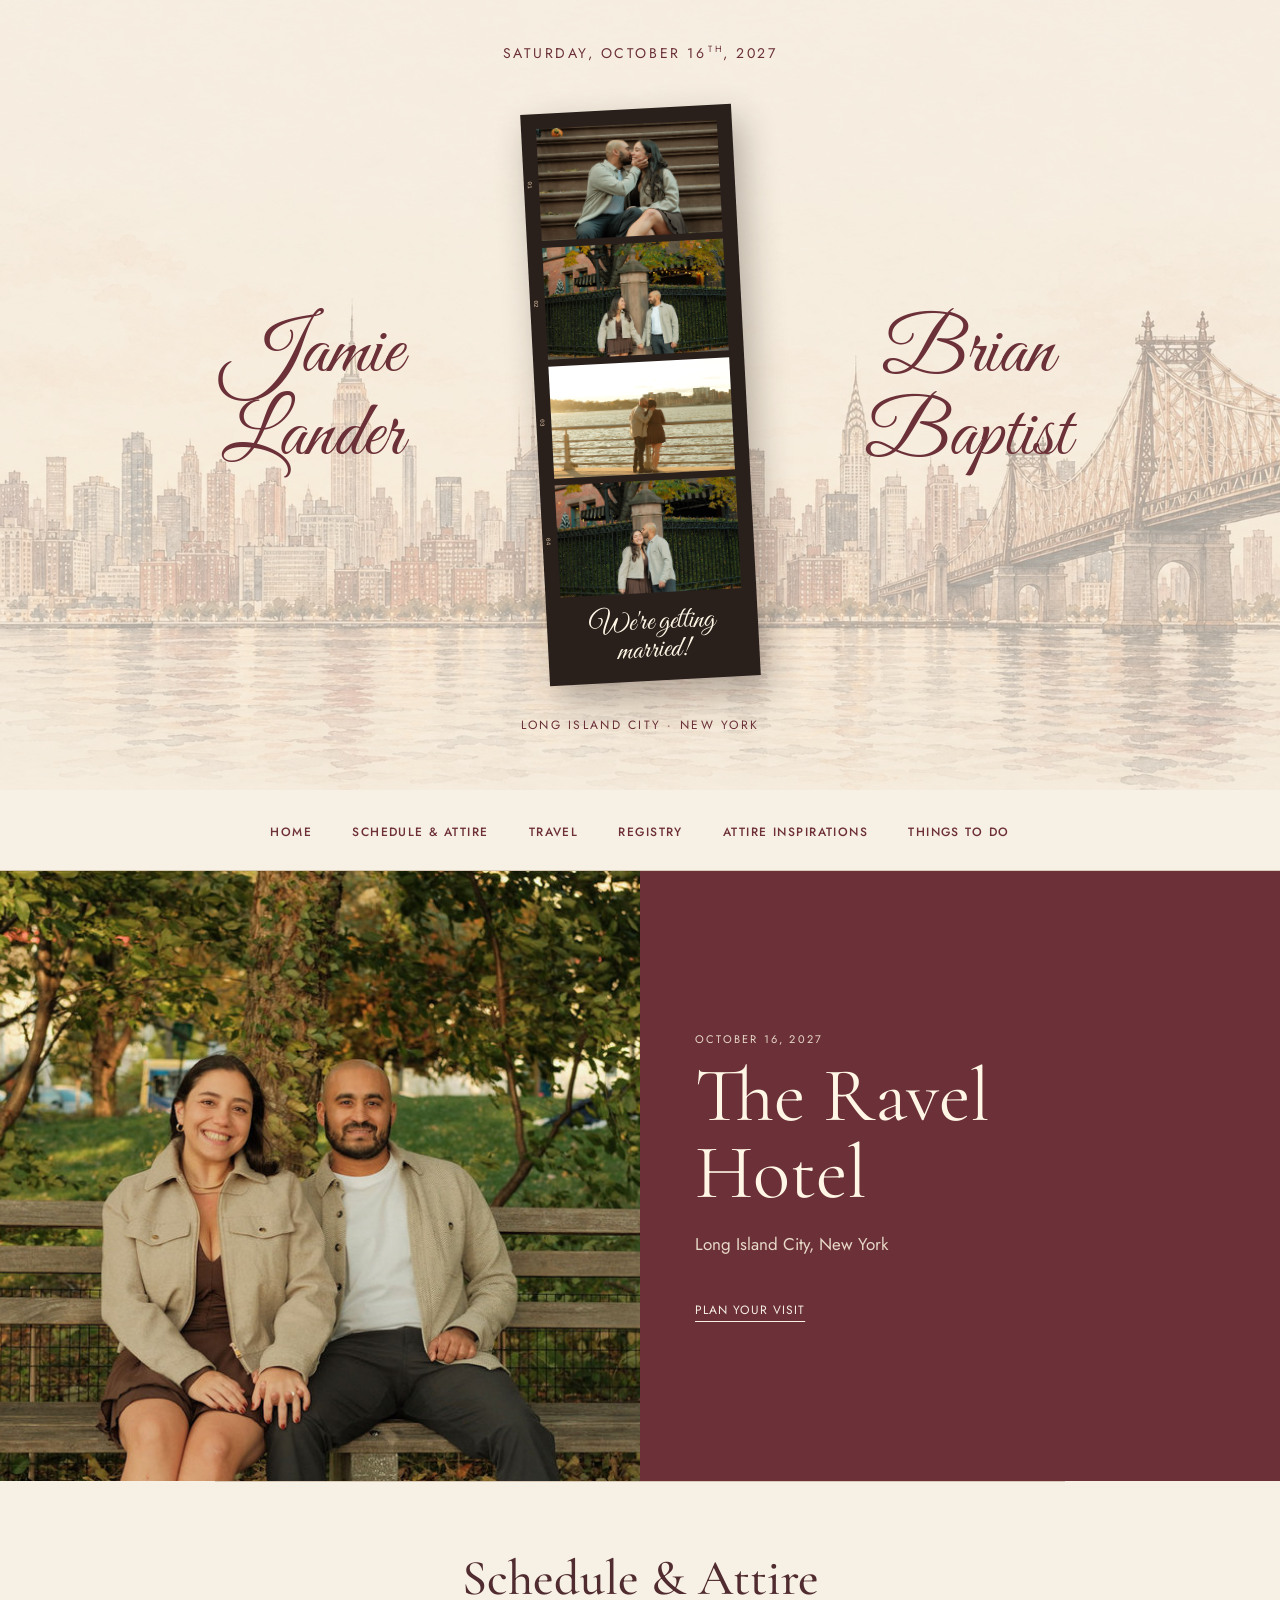
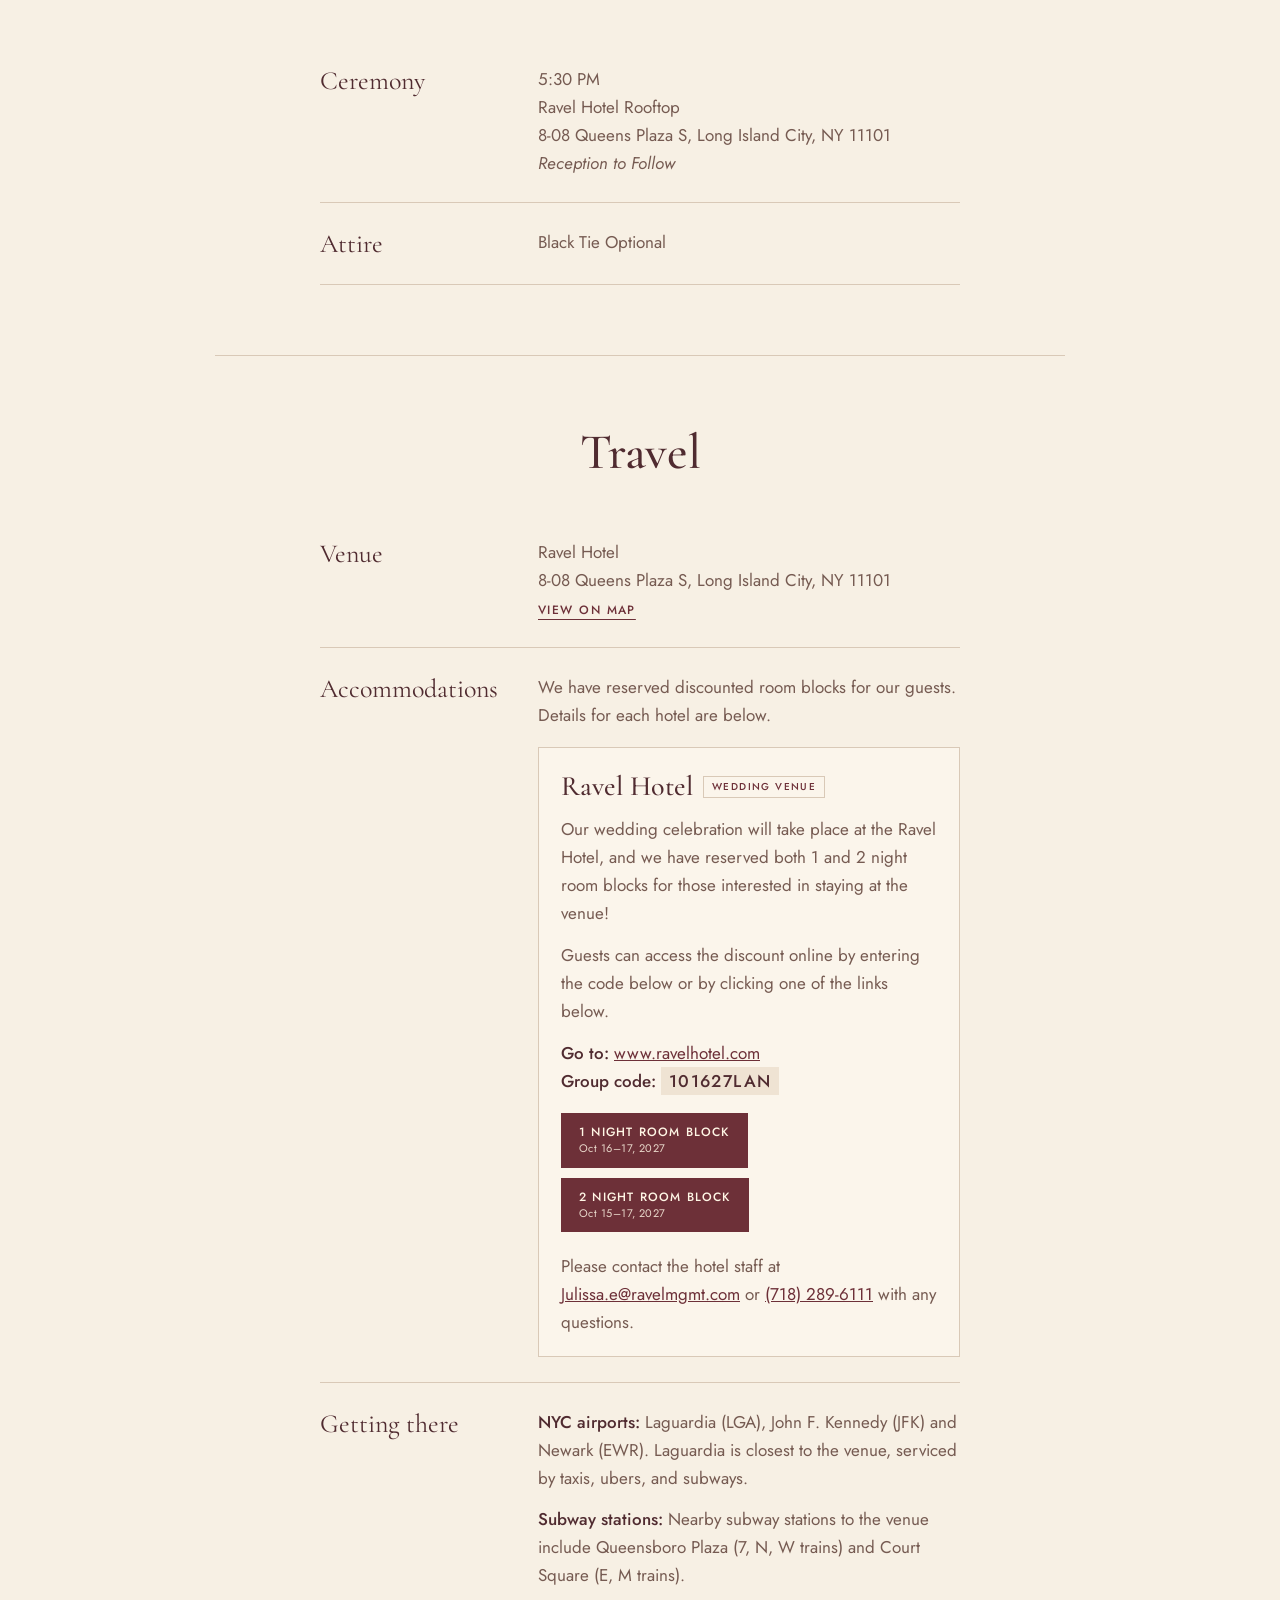
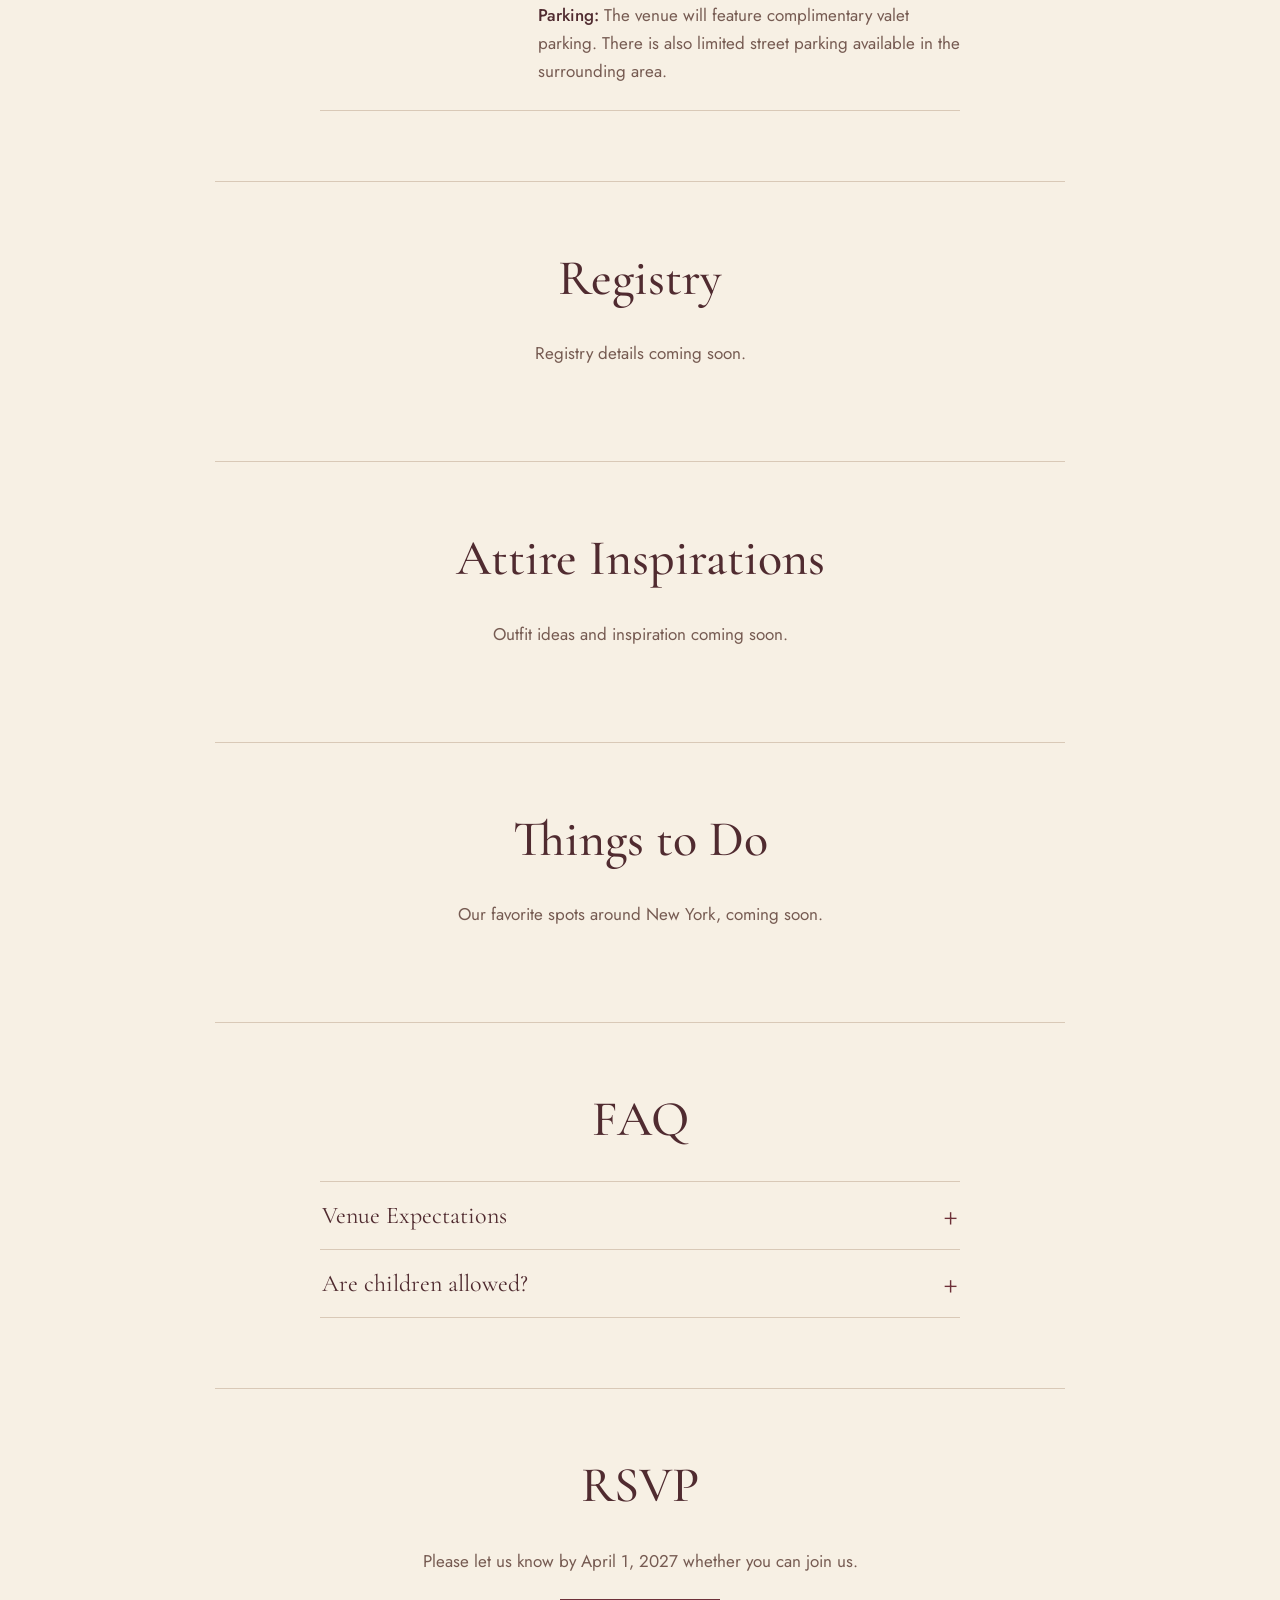
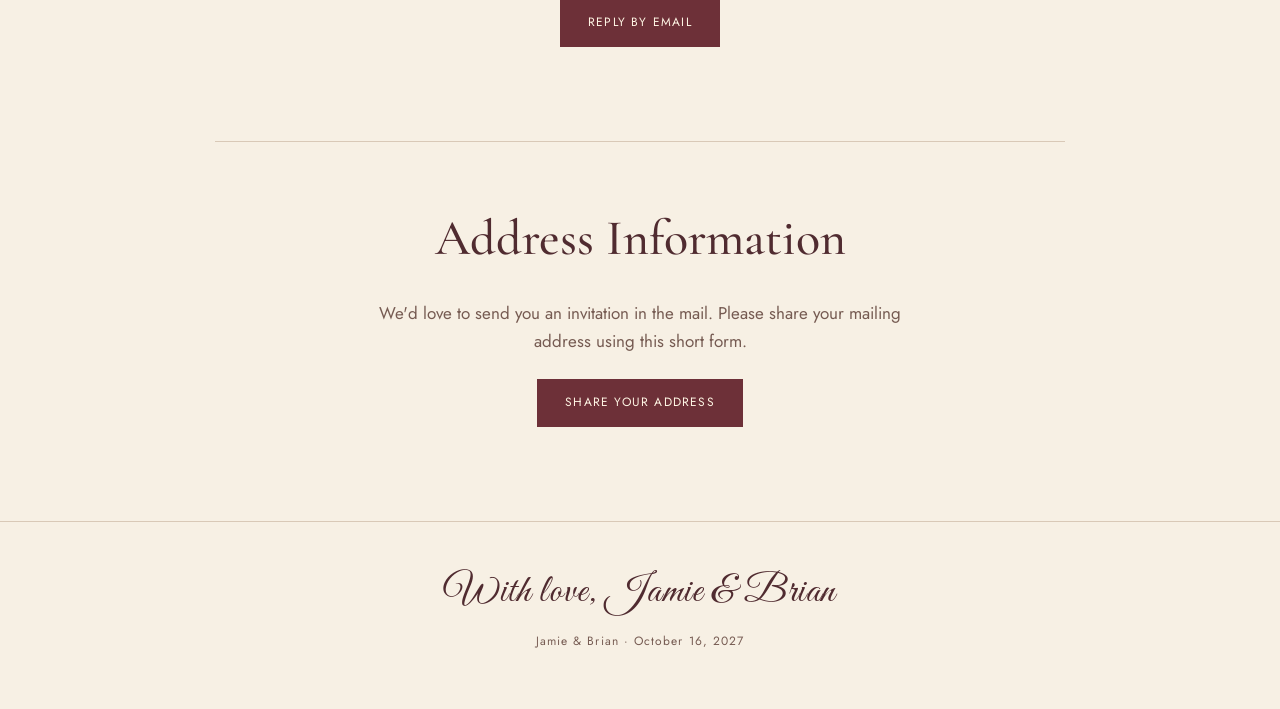
==== commit 35979ac0: "Update index.html" ====
--- a/public/index.html
+++ b/public/index.html
@@ -70,6 +70,34 @@
 .home .details.info dd.stay .hotel+.hotel{margin-top:14px}
 .stay .hotel h3{font:500 28px/1.15 var(--serif);color:var(--ink);margin:0 0 12px;display:flex;flex-wrap:wrap;align-items:center;gap:10px}
 .stay .hotel-tag{font:500 10px/1 var(--sans);letter-spacing:.14em;text-transform:uppercase;color:var(--accent);border:1px solid var(--line);padding:5px 8px}
+
+/* Section side artwork: images sit on either side of the text and fade/slide in
+   as the section scrolls into view, then fade out as it leaves. */
+html,body{overflow-x:clip}
+.has-art{position:relative;isolation:isolate}
+.section-art{position:absolute;inset:0;z-index:-1;pointer-events:none}
+.section-art img{position:absolute;bottom:6%;height:86%;width:auto;max-width:none;
+  opacity:0;filter:blur(14px);
+  transition:opacity 1.2s ease,filter 1.6s ease,transform 1.6s cubic-bezier(.2,.7,.2,1)}
+.section-art .art-left{right:calc(50% + 335px);transform:translateX(-30px)}
+.section-art .art-right{left:calc(50% + 335px);transform:translateX(30px);transition-delay:.15s}
+.has-art.in-view .section-art img{opacity:1;filter:blur(0);transform:none}
+@media(max-width:1100px){
+  .section-art img{height:62%;bottom:14%}
+  .section-art .art-left{right:calc(50% + 330px)}
+  .section-art .art-right{left:calc(50% + 330px)}
+}
+@media(max-width:700px){
+  /* On phones the art sits behind the text, so it stays faint to keep the text readable. */
+  .section-art img{height:62%;bottom:4%}
+  .section-art .art-left{right:auto;left:-70px}
+  .section-art .art-right{left:auto;right:-26px}
+  .has-art.in-view .section-art .art-left{opacity:.35}
+  .has-art.in-view .section-art .art-right{opacity:.14}
+}
+@media(prefers-reduced-motion:reduce){.section-art img{transform:none!important;filter:none!important;transition:opacity .4s ease}}
+.map-link{display:inline-block;margin-top:10px;font:500 12px/1 var(--sans);letter-spacing:.12em;text-transform:uppercase;color:var(--accent);text-underline-offset:5px}
+.map-link:focus-visible{outline:2px solid var(--accent);outline-offset:3px}
 </style>
 </head>
 <body class="home">
@@ -109,7 +137,11 @@
       <div class="weekend-photo"><img src="couple.jpg" alt="Jamie and Brian sitting together on a park bench" loading="lazy" width="798" height="600"></div>
       <div class="weekend-copy"><p class="eyebrow">October 16, 2027</p><p class="venue-name">The Ravel Hotel</p><p>Long Island City, New York</p><a class="text-link" href="#travel">Plan your visit</a></div>
     </section>
-    <section class="details info" id="schedule">
+    <section class="details info has-art" id="schedule">
+      <div class="section-art" aria-hidden="true">
+        <img class="art-left" src="attire-dress.png" alt="" width="594" height="900" loading="lazy">
+        <img class="art-right" src="attire-suit.png" alt="" width="356" height="900" loading="lazy">
+      </div>
       <h2>Schedule &amp; Attire</h2>
       <dl>
         <div class="row"><dt>Ceremony</dt><dd>5:30 PM<br>Ravel Hotel Rooftop<br>8-08 Queens Plaza S, Long Island City, NY 11101<br><em>Reception to Follow</em></dd></div>
@@ -120,7 +152,7 @@
     <section class="details info" id="travel">
       <h2>Travel</h2>
       <dl>
-        <div class="row"><dt>Venue</dt><dd>Ravel Hotel<br>8-08 Queens Plaza S, Long Island City, NY 11101</dd></div>
+        <div class="row"><dt>Venue</dt><dd>Ravel Hotel<br>8-08 Queens Plaza S, Long Island City, NY 11101<br><a class="map-link" href="https://www.google.com/maps/search/?api=1&amp;query=Ravel+Hotel%2C+8-08+Queens+Plaza+S%2C+Long+Island+City%2C+NY+11101" target="_blank" rel="noopener">View on map</a></dd></div>
         <div class="row"><dt>Accommodations</dt><dd class="stay">
           <p>We have reserved discounted room blocks for our guests. Details for each hotel are below.</p>
 
@@ -201,6 +233,19 @@
       });
     });
 
+  
+    // Fade section artwork in and out as each section scrolls through view.
+    (function () {
+      var sections = document.querySelectorAll('.has-art');
+      if (!('IntersectionObserver' in window)) {
+        sections.forEach(function (el) { el.classList.add('in-view'); });
+        return;
+      }
+      var io = new IntersectionObserver(function (entries) {
+        entries.forEach(function (e) { e.target.classList.toggle('in-view', e.isIntersecting); });
+      }, { threshold: 0.25 });
+      sections.forEach(function (el) { io.observe(el); });
+    })();
   </script>
 </body>
 </html>
